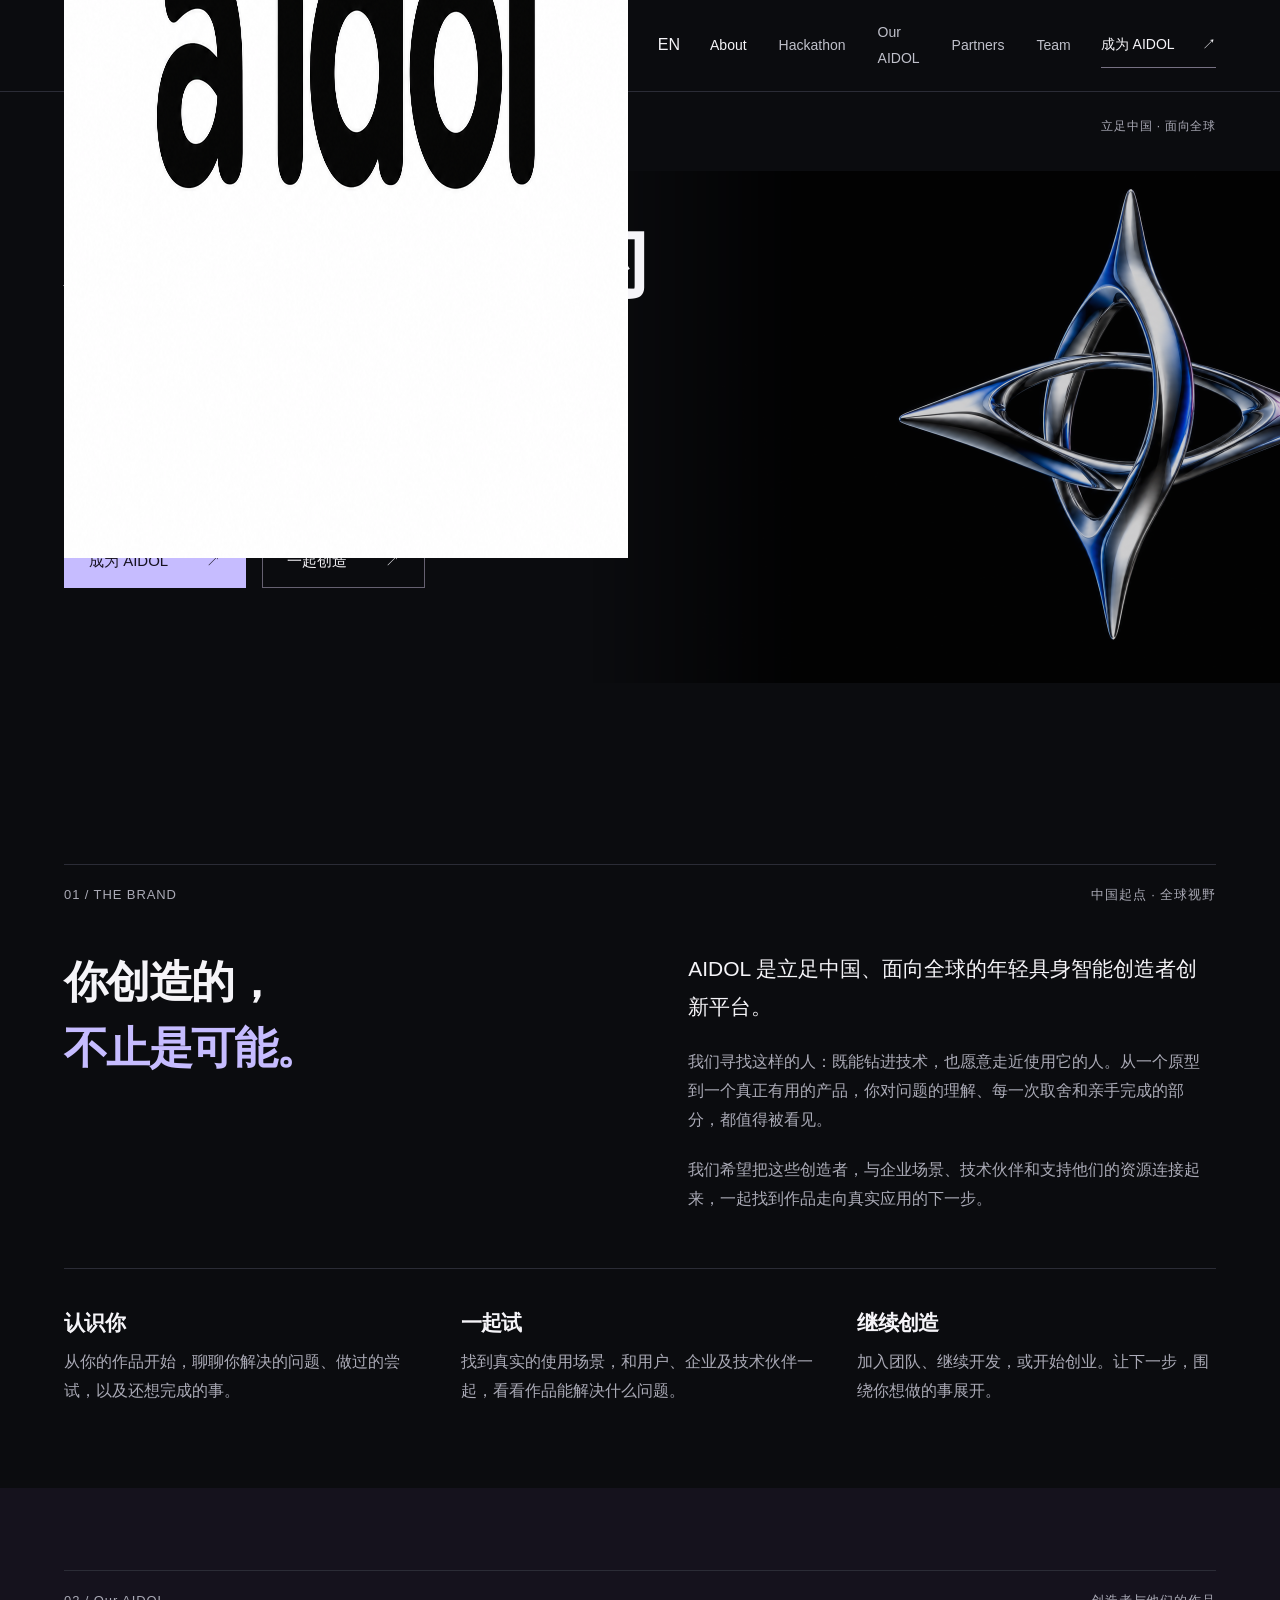
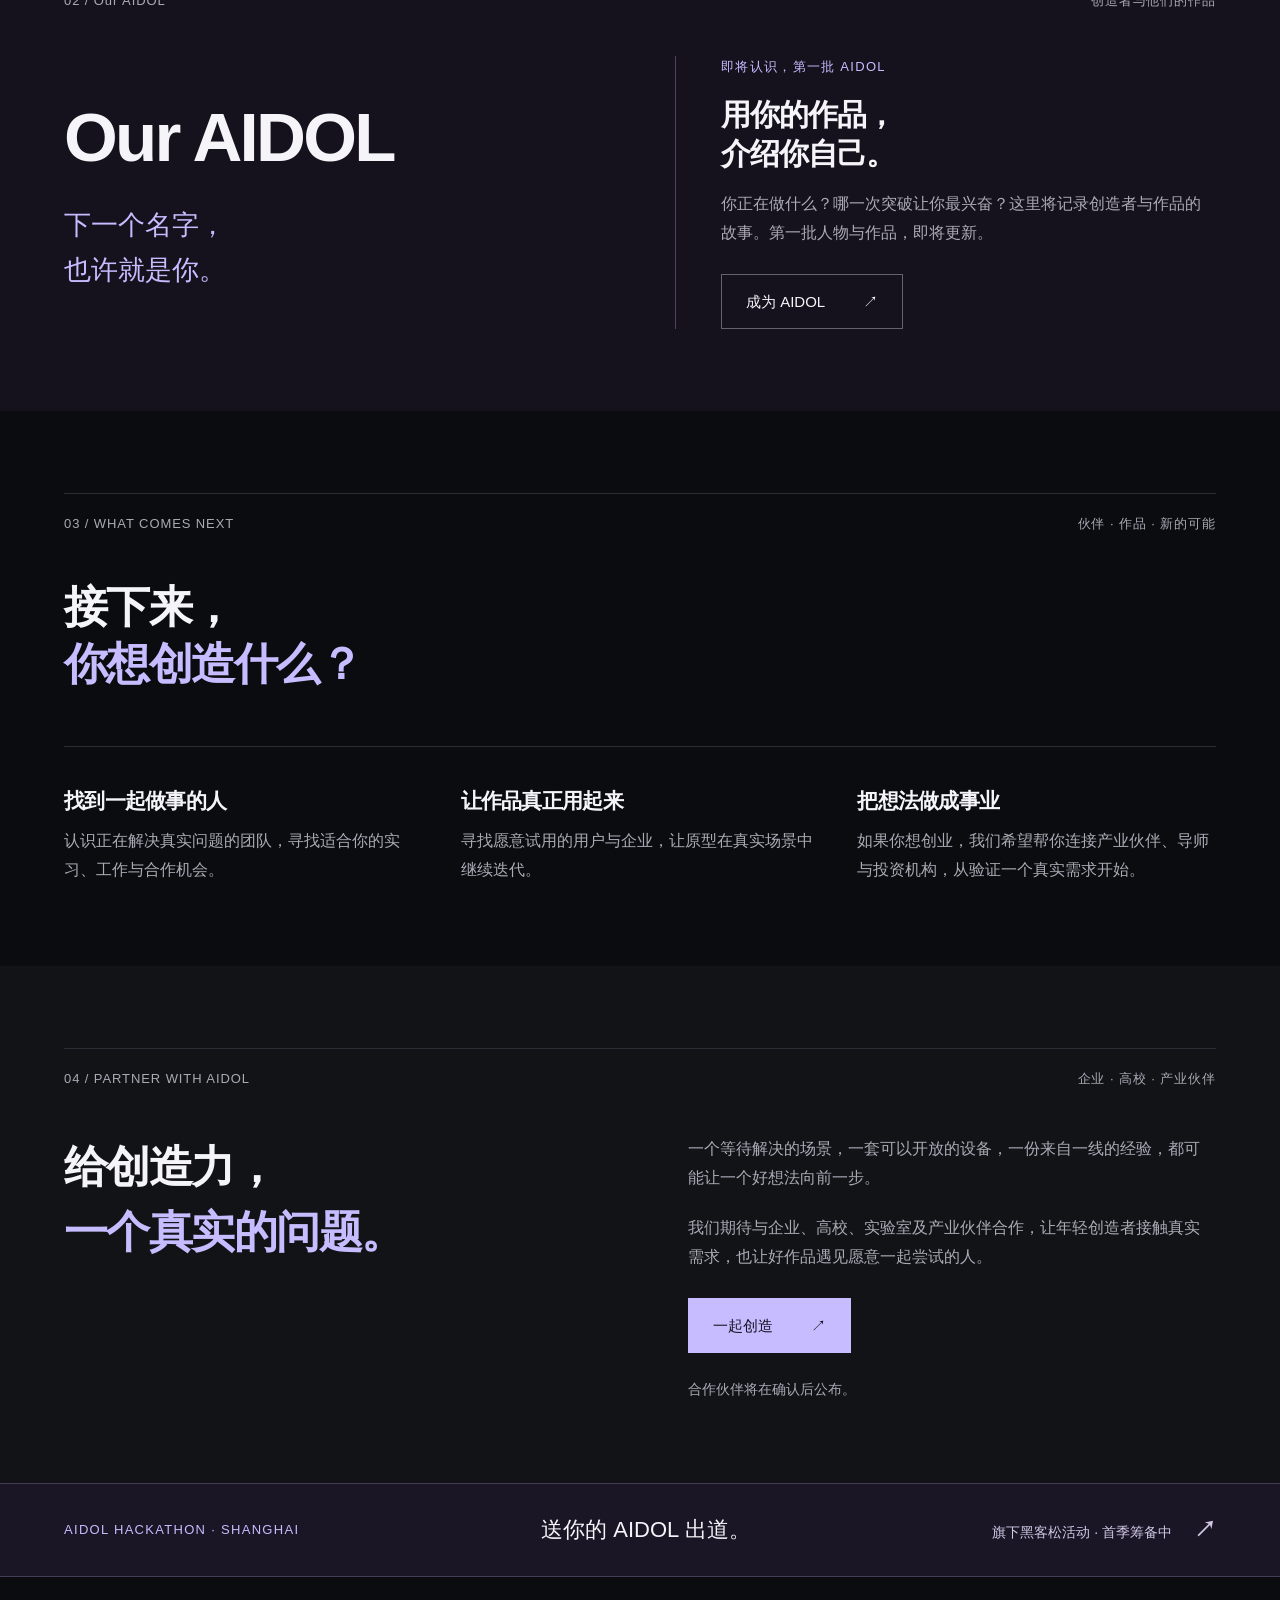
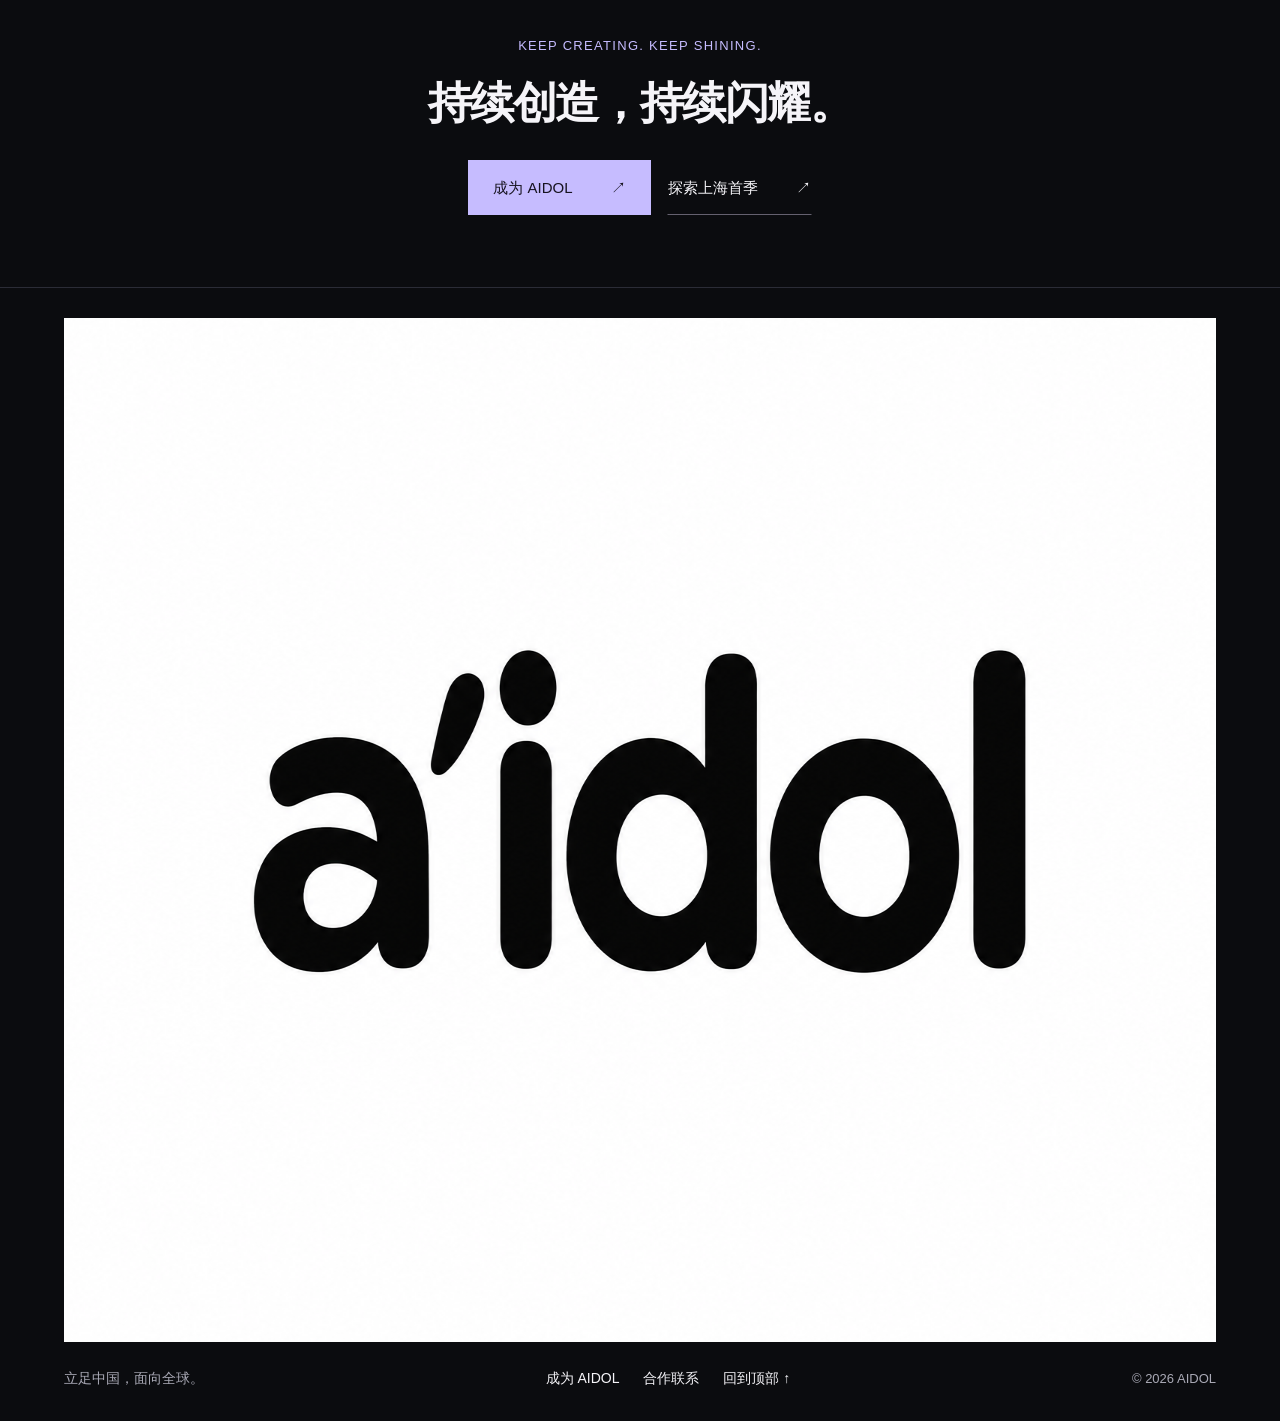
==== zh/index.html @ 6bf46397 "Add Chinese AIDOL website pages" ====
<!doctype html><html lang="zh-CN"><head><meta charset="utf-8"><meta name="viewport" content="width=device-width,initial-scale=1"><meta name="theme-color" content="#0b0c0f"><title>AIDOL — 发现具身智能的下一颗明星</title><meta name="description" content="立足中国、面向全球的年轻具身智能创造者创新平台。连接具身智能的天才，让好想法遇见真实世界。"><link rel="icon" href="data:image/svg+xml,%3Csvg xmlns='http://www.w3.org/2000/svg' viewBox='0 0 64 64'%3E%3Crect width='64' height='64' rx='12' fill='%23090a0c'/%3E%3Ctext x='12' y='47' font-size='45' font-family='Arial' fill='%23c2baff'%3EA%3C/text%3E%3C/svg%3E"><link rel="stylesheet" href="/style.css"><script defer src="/app.js"></script><link rel="alternate" hreflang="en" href="/index.html"><link rel="alternate" hreflang="zh-CN" href="/zh/index.html"></head><body id="top"><a class="skip" href="#main">跳至正文</a><header class="site-header"><a href="/zh/index.html" class="logo" aria-label="AIDOL 首页"><span class="brand-image"><img src="/assets/aidol-rounded-logo.png" width="1536" height="1024" alt="AIDOL"></span></a><a class="language-switch" href="/index.html" lang="en" hreflang="en" aria-label="Switch to English">EN</a><button class="menu-button" aria-controls="navigation" aria-expanded="false" aria-label="打开导航">菜单 <span aria-hidden="true">＋</span></button><nav id="navigation" aria-label="主导航"><a href="/zh/index.html#about" aria-current="page">About</a><a href="/zh/season-01.html">Hackathon</a><a href="/zh/index.html#idols">Our AIDOL</a><a href="/zh/partner.html">Partners</a><a href="/zh/team.html">Team</a></nav><a class="header-action" href="/zh/join.html">成为 AIDOL <span aria-hidden="true">↗</span></a></header><main id="main"><section class="hero wrap"><div class="hero-top"><span>YOUNG CREATORS. REAL-WORLD INTELLIGENCE.</span><span>立足中国 · 面向全球</span></div><div class="hero-art" aria-hidden="true"><img src="/assets/hero.png" width="1536" height="1024" alt="" fetchpriority="high"></div><div class="hero-copy"><h1>发现具身智能的<br><span>下一颗明星。</span></h1><p class="hero-position">连接具身智能的天才，让好想法遇见真实世界。</p><p class="hero-intro">让 AIDOL 持续创造，持续闪耀。</p><div class="actions"><a class="button primary" href="/zh/join.html">成为 AIDOL<span aria-hidden="true">↗</span></a><a class="button secondary" href="/zh/partner.html">一起创造<span aria-hidden="true">↗</span></a></div></div></section>
<section class="section wrap" id="about"><div class="section-label"><span>01 / THE BRAND</span><span>中国起点 · 全球视野</span></div><div class="editorial-grid"><div><h2>你创造的，<br><span class="accent">不止是可能。</span></h2></div><div class="prose"><p class="lead">AIDOL 是立足中国、面向全球的年轻具身智能创造者创新平台。</p><p>我们寻找这样的人：既能钻进技术，也愿意走近使用它的人。从一个原型到一个真正有用的产品，你对问题的理解、每一次取舍和亲手完成的部分，都值得被看见。</p><p>我们希望把这些创造者，与企业场景、技术伙伴和支持他们的资源连接起来，一起找到作品走向真实应用的下一步。</p></div></div><div class="brand-pillars"><article><h3>认识你</h3><p>从你的作品开始，聊聊你解决的问题、做过的尝试，以及还想完成的事。</p></article><article><h3>一起试</h3><p>找到真实的使用场景，和用户、企业及技术伙伴一起，看看作品能解决什么问题。</p></article><article><h3>继续创造</h3><p>加入团队、继续开发，或开始创业。让下一步，围绕你想做的事展开。</p></article></div></section>
<section class="section roster-section" id="idols"><div class="wrap"><div class="section-label"><span>02 / Our AIDOL</span><span>创造者与他们的作品</span></div><div class="roster-layout"><div><h2 class="display-en">Our AIDOL</h2><p class="roster-line">下一个名字，<br>也许就是你。</p></div><div class="roster-invitation"><p class="eyebrow">即将认识，第一批 AIDOL</p><h3>用你的作品，<br>介绍你自己。</h3><p>你正在做什么？哪一次突破让你最兴奋？这里将记录创造者与作品的故事。第一批人物与作品，即将更新。</p><a class="button secondary" href="/zh/join.html">成为 AIDOL<span aria-hidden="true">↗</span></a></div></div></div></section>
<section class="section wrap" id="community"><div class="section-label"><span>03 / WHAT COMES NEXT</span><span>伙伴 · 作品 · 新的可能</span></div><div class="section-heading"><h2>接下来，<br><span class="accent">你想创造什么？</span></h2></div><div class="brand-pillars"><article><h3>找到一起做事的人</h3><p>认识正在解决真实问题的团队，寻找适合你的实习、工作与合作机会。</p></article><article><h3>让作品真正用起来</h3><p>寻找愿意试用的用户与企业，让原型在真实场景中继续迭代。</p></article><article><h3>把想法做成事业</h3><p>如果你想创业，我们希望帮你连接产业伙伴、导师与投资机构，从验证一个真实需求开始。</p></article></div></section>
<section class="section partner-band" id="partners"><div class="wrap"><div class="section-label"><span>04 / PARTNER WITH AIDOL</span><span>企业 · 高校 · 产业伙伴</span></div><div class="editorial-grid"><div><h2>给创造力，<br><span class="accent">一个真实的问题。</span></h2></div><div class="prose"><p>一个等待解决的场景，一套可以开放的设备，一份来自一线的经验，都可能让一个好想法向前一步。</p><p>我们期待与企业、高校、实验室及产业伙伴合作，让年轻创造者接触真实需求，也让好作品遇见愿意一起尝试的人。</p><a class="button primary" href="/zh/partner.html">一起创造<span aria-hidden="true">↗</span></a><p class="fine-print">合作伙伴将在确认后公布。</p></div></div></div></section>
<a class="season-banner wrap" href="/zh/season-01.html"><span class="eyebrow">AIDOL HACKATHON · SHANGHAI</span><strong>送你的 AIDOL 出道。</strong><span>旗下黑客松活动 · 首季筹备中 <b aria-hidden="true">↗</b></span></a>

<section class="closing wrap"><p class="eyebrow">KEEP CREATING. KEEP SHINING.</p><h2>持续创造，持续闪耀。</h2><div class="actions"><a class="button primary" href="/zh/join.html">成为 AIDOL<span aria-hidden="true">↗</span></a><a class="button text-button" href="/zh/season-01.html">探索上海首季<span aria-hidden="true">↗</span></a></div></section></main><footer class="site-footer"><a href="/zh/index.html" class="footer-name"><span class="brand-image"><img src="/assets/aidol-rounded-logo.png" width="1536" height="1024" alt="AIDOL"></span></a><p>立足中国，面向全球。</p><div><a href="/zh/join.html">成为 AIDOL</a><a href="/zh/partner.html">合作联系</a><a href="#top">回到顶部 ↑</a></div><small>© 2026 AIDOL</small></footer></body></html>
---- style.css ----
@charset "UTF-8";
:root{color-scheme:dark;--bg:#0b0c0f;--surface:#121318;--fg:#f5f4f8;--muted:#aaaab6;--accent:#c6bcff;--line:#2b2c36;--page:1200px;--gutter:clamp(24px,5vw,72px)}
*{box-sizing:border-box}html{scroll-behavior:smooth;scroll-padding-top:96px}body{margin:0;background:var(--bg);color:var(--fg);font-family:Arial,"PingFang SC","Microsoft YaHei",sans-serif;-webkit-font-smoothing:antialiased;font-size:16px;line-height:1.8}h1,h2,h3,p,figure{margin:0}h1,h2,h3{line-height:1.3;font-weight:600;letter-spacing:-.035em}h1{font-size:clamp(42px,5.7vw,76px)}h2{font-size:clamp(30px,3.4vw,44px)}h3{font-size:23px}p{color:var(--muted)}a{color:inherit;text-decoration:none}button,input,select,textarea{font:inherit}button,a,input,textarea,select,summary{-webkit-tap-highlight-color:transparent}a,button{touch-action:manipulation}img{display:block;max-width:100%}button{cursor:pointer}button:disabled{cursor:wait;opacity:.65}[hidden]{display:none!important}a:focus-visible,button:focus-visible,input:focus-visible,select:focus-visible,textarea:focus-visible,summary:focus-visible{outline:2px solid var(--accent);outline-offset:5px}::selection{background:var(--accent);color:#15111f}.wrap{max-width:calc(var(--page) + 2*var(--gutter));padding-left:var(--gutter);padding-right:var(--gutter);margin:0 auto}.section{padding-top:82px;padding-bottom:82px}.section-label{display:flex;justify-content:space-between;gap:20px;border-top:1px solid var(--line);padding-top:18px;margin-bottom:44px;font-size:13px;letter-spacing:.07em;color:var(--muted)}.eyebrow{font-size:13px;letter-spacing:.1em;line-height:1.7;color:var(--accent)}.accent{color:var(--accent)}.lead{font-size:21px;line-height:1.8;color:var(--fg)}.fine-print{font-size:14px;line-height:1.75;color:var(--muted)}.body-copy{font-size:17px;line-height:1.9}.prose p+p{margin-top:22px}.skip{position:fixed;top:-100px;left:20px;z-index:100;background:var(--fg);color:var(--bg);padding:12px 18px}.skip:focus{top:10px}.site-header{height:92px;display:flex;align-items:center;justify-content:space-between;gap:30px;padding:0 var(--gutter);border-bottom:1px solid var(--line);max-width:1600px;margin:auto;position:relative;z-index:20;background:var(--bg)}.wordmark-frame{display:block;position:relative;overflow:hidden;aspect-ratio:2.47;width:108px;mix-blend-mode:screen}.wordmark-frame img{position:absolute;width:179%;height:auto;max-width:none;left:-23%;top:-36%}.site-header nav{display:flex;align-items:center;gap:32px;font-size:14px}.site-header nav a{padding:10px 0;color:#bfc0ca}.site-header nav a:hover,.site-header nav a[aria-current]{color:var(--fg)}.header-action{font-size:14px;border-bottom:1px solid #777183;padding:9px 0;white-space:nowrap}.header-action span{margin-left:24px}.menu-button{display:none}.button{display:inline-flex;align-items:center;justify-content:space-between;gap:38px;min-height:54px;padding:13px 24px;font-size:15px;font-weight:500;border:1px solid transparent;transition:background .18s,color .18s}.button.primary{background:var(--accent);color:#171320}.button.primary:hover{background:#e1d9ff}.button.secondary{border-color:#666171;background:transparent;color:var(--fg)}.button.secondary:hover{background:#272230}.button.text-button{padding-left:0;padding-right:0;border-bottom-color:#65616f}.actions{display:flex;flex-wrap:wrap;gap:16px;align-items:center}.back-link{display:inline-block;font-size:14px;color:var(--muted);padding:12px 0;margin-bottom:32px}.back-link:hover{color:var(--fg)}
.hero{position:relative;isolation:isolate;overflow:hidden;min-height:690px;padding-top:24px;padding-bottom:68px}.hero-top{display:flex;justify-content:space-between;gap:20px;font-size:12px;letter-spacing:.065em;color:var(--muted)}.hero-copy{position:relative;max-width:760px;margin-top:72px}.hero h1{font-size:clamp(56px,6.7vw,92px);line-height:1.13;margin:22px 0 25px;font-weight:600}.hero h1 span{color:var(--accent)}.hero-position{font-size:20px;line-height:1.8;color:var(--fg);max-width:600px}.hero-intro{margin-top:6px;font-size:17px}.hero .actions{margin-top:32px}.hero .fine-print{margin-top:17px;font-size:13px}.hero-art{position:absolute;z-index:-1;right:-80px;top:60px;width:60%;height:550px;opacity:.8;mask-image:linear-gradient(to right,transparent,#000 26%);-webkit-mask-image:linear-gradient(to right,transparent,#000 26%)}.hero-art img{width:100%;height:100%;object-fit:contain;mix-blend-mode:screen}.season-banner{display:flex;align-items:center;justify-content:space-between;gap:25px;padding-top:26px;padding-bottom:26px;background:#1a1626;border-top:1px solid #443c56;border-bottom:1px solid #443c56}.season-banner strong{font-size:22px;font-weight:500}.season-banner>span:last-child{font-size:14px;color:#d0c8e5}.season-banner b{font-size:22px;margin-left:18px}.season-banner:hover{background:#221c31}.editorial-grid{display:grid;grid-template-columns:1.05fr 1fr;gap:70px}.editorial-grid h2{line-height:1.5}.prose{max-width:570px}.brand-pillars{display:grid;grid-template-columns:repeat(3,1fr);gap:38px;margin-top:54px;padding-top:30px;border-top:1px solid var(--line)}.brand-pillars article>span{color:var(--accent);font-size:14px}.brand-pillars h3{font-size:21px;margin:10px 0 12px}.brand-footnote{margin-top:36px;font-size:14px}.roster-section{background:#15121d}.roster-layout{display:grid;grid-template-columns:1fr 1fr;gap:70px;align-items:center}.display-en{font-size:clamp(40px,5.4vw,72px);letter-spacing:-.04em}.roster-line{font-size:27px;color:var(--accent);line-height:1.65;margin-top:20px}.roster-invitation{padding-left:45px;border-left:1px solid #4c435e}.roster-invitation h3{font-size:30px;margin:17px 0}.roster-invitation .button{margin-top:26px}.section-heading{display:flex;justify-content:space-between;align-items:end;gap:45px;margin-bottom:35px}.section-heading>p{max-width:450px;font-size:16px}.community-grid{display:grid;grid-template-columns:1fr 1fr;gap:50px;border-top:1px solid var(--line);padding-top:30px}.community-grid h3{margin-bottom:14px}.community-grid+.fine-print{margin-top:30px}.partner-band{background:#121317}.partner-band .button{margin-top:26px}.partner-band .fine-print{margin-top:24px}.team-layout{display:grid;grid-template-columns:1fr 1fr;gap:70px;align-items:center}.team-layout>div>p{max-width:380px;margin-top:22px}.team-portraits{display:grid;grid-template-columns:1fr 1fr;gap:24px}.team-portraits img{width:100%;height:auto;aspect-ratio:4/5;object-fit:cover;object-position:top;background:#fff}.team-portraits figcaption{font-size:14px;padding-top:12px;color:var(--muted)}.closing{padding-top:58px;padding-bottom:72px;text-align:center}.closing h2{margin:18px 0 28px}.closing .actions{justify-content:center}.closing>.fine-print{margin-top:20px}.site-footer{max-width:1600px;padding:30px var(--gutter);margin:auto;border-top:1px solid var(--line);display:flex;align-items:center;justify-content:space-between;gap:24px;flex-wrap:wrap;font-size:14px}.footer-name{font-size:25px;font-weight:700;letter-spacing:-1px}.site-footer div{display:flex;gap:24px}.site-footer small{font-size:13px;color:var(--muted)}
.season-hero{padding-top:26px;padding-bottom:40px}.season-hero-grid{display:grid;grid-template-columns:1.3fr .7fr;gap:80px;align-items:center}.status{display:inline-block;padding:4px 11px;border:1px solid #625770;color:#d9d0ef;font-size:13px;margin:18px 0}.season-hero h1{margin:5px 0 22px}.season-hero h1 span{color:var(--accent)}.season-hero .body-copy{margin-top:17px;max-width:610px}.season-hero .actions{margin-top:30px}.season-hero .fine-print{margin-top:16px}.season-poster{max-width:345px;justify-self:end;transform:rotate(2deg)}.season-poster img{width:100%;height:auto}.season-poster figcaption{font-size:12px;margin-top:12px;color:var(--muted);line-height:1.6}.season-facts{display:grid;grid-template-columns:repeat(4,1fr);gap:20px;margin-top:55px;border-top:1px solid var(--line);border-bottom:1px solid var(--line);padding:23px 0}.season-facts span{display:block;font-size:13px;color:var(--muted);margin-bottom:4px}.season-facts strong{font-size:17px;font-weight:500}.rule-grid{display:grid;grid-template-columns:repeat(3,1fr);gap:40px;padding-top:22px}.rule-grid h3{font-size:22px;margin-bottom:16px}.journey-section{background:#14111c}.journey-list{margin:0;padding:0;list-style:none}.journey-list li{display:grid;grid-template-columns:55px minmax(190px,.9fr) 1.5fr;gap:32px;border-top:1px solid #3b3447;padding:32px 0;align-items:start}.journey-list li:last-child{border-bottom:1px solid #3b3447}.journey-number{color:var(--accent);font-size:28px;line-height:1.4;letter-spacing:-1px}.journey-list h3{font-size:25px}.journey-list .step-line{margin-top:9px;font-size:15px;color:#c2b8d8}.journey-list li>p{font-size:16px;max-width:600px}.voting-rules article{padding:0 0 22px;margin-bottom:22px;border-bottom:1px solid var(--line)}.voting-rules article:last-child{margin:0}.voting-rules article>span{font-size:18px;color:var(--fg);display:block;margin-bottom:9px}.editorial-grid>.body-copy,.editorial-grid>div>.body-copy{margin-top:24px}.notice{display:flex;gap:30px;margin-top:32px;padding:22px 26px;background:#191523;border-left:2px solid var(--accent)}.notice strong{white-space:nowrap;color:var(--accent);font-weight:500}.notice p{font-size:15px}.season-info-section{background:#14151a}.info-grid{display:grid;grid-template-columns:1fr 1.15fr;gap:70px}.info-grid h2{margin:20px 0}.info-grid .button{margin-top:28px}.info-list{margin:0}.info-list>div{padding:19px 0;border-bottom:1px solid var(--line);display:grid;grid-template-columns:1fr 1.2fr;gap:24px}.info-list>div:first-child{border-top:1px solid var(--line)}.info-list dt{color:var(--muted);font-size:14px}.info-list dd{margin:0;font-size:15px}
.form-page{padding-top:22px;padding-bottom:90px}.form-layout{display:grid;grid-template-columns:.85fr 1.3fr;gap:70px;align-items:start}.form-intro{position:sticky;top:35px}.form-intro h1{font-size:clamp(36px,4vw,52px);margin:21px 0}.form-intro>.lead{font-size:21px;margin-bottom:14px}.form-intro>p{max-width:380px}.form-context{border-top:1px solid var(--line);padding-top:25px;margin:30px 0}.form-context>span{font-size:13px;color:var(--accent);letter-spacing:.06em}.form-context p{margin-top:12px}.form-surface{background:#14151b;padding:34px;border:1px solid var(--line)}.form-heading{margin-bottom:32px}.form-heading h2{font-size:28px}.form-heading p{margin-top:8px;font-size:15px}.form-grid{display:grid;grid-template-columns:1fr 1fr;gap:23px 20px}.field.full-width{grid-column:1/-1}.field label{display:block;font-size:15px;margin-bottom:9px;color:var(--fg)}.required-mark{color:var(--accent)}.optional{font-size:12px;color:var(--muted);margin-left:5px}.field input,.field select,.field textarea{width:100%;min-width:0;min-height:48px;padding:11px 12px;border:1px solid #53535f;background:#0e0f13;color:var(--fg);border-radius:0;font-size:16px;line-height:1.5}.field input::placeholder,.field textarea::placeholder{color:#92929f}.field textarea{resize:vertical;min-height:115px}.consent{display:flex;align-items:start;gap:11px;margin-top:28px;font-size:14px;line-height:1.8}.consent input{flex-shrink:0;width:18px;height:18px;margin:4px 0 0;accent-color:var(--accent)}.form-privacy{font-size:13px;margin:10px 0 0 29px}.form-actions{display:flex;align-items:center;flex-wrap:wrap;gap:18px;margin-top:28px}.form-actions p{font-size:13px}.form-feedback{font-size:15px;margin-top:20px;color:#f4b2c4}.honeypot{position:absolute;left:-9999px;width:1px;height:1px;overflow:hidden}.success-panel h2{margin:20px 0;font-size:30px}.success-panel p{margin-bottom:16px}.success-panel .button{margin-top:20px}.submission-reference{font-size:14px;color:var(--accent)}
.admin-page{max-width:1300px;margin:auto;padding:45px 30px}.admin-page h1{font-size:36px}.admin-page .field{max-width:400px;margin:25px 0}.admin-toolbar{display:flex;align-items:center;justify-content:space-between;gap:25px;flex-wrap:wrap;margin:30px 0}.admin-toolbar select{background:#171820;color:var(--fg);padding:10px;border:1px solid #555}.admin-record{border:1px solid var(--line);padding:24px;margin:20px 0;background:var(--surface)}.admin-record header{display:flex;justify-content:space-between;gap:20px;flex-wrap:wrap}.admin-record h3{font-size:22px}.admin-record dl{display:grid;grid-template-columns:160px 1fr;gap:8px 20px;font-size:15px}.admin-record dt{color:var(--muted)}.admin-record dd{margin:0;white-space:pre-wrap;overflow-wrap:anywhere}.admin-record .admin-update{display:flex;align-items:start;gap:16px;flex-wrap:wrap}.admin-update textarea{flex:1;min-width:240px;background:#0e0f13;color:var(--fg);border:1px solid #555;padding:12px}.admin-update select{padding:10px}.admin-status{font-size:14px;color:var(--accent)}
@media(min-width:1600px){.hero-art{right:-10px;width:55%}}
@media(max-width:1000px){.editorial-grid,.team-layout,.roster-layout,.info-grid{gap:40px}.season-hero-grid{gap:40px;grid-template-columns:1.2fr .8fr}.form-layout{gap:32px;grid-template-columns:.7fr 1.3fr}.hero-art{right:-140px;width:75%;opacity:.55}.hero-copy{max-width:720px}.season-banner{flex-wrap:wrap}.season-banner>span:last-child{margin-left:auto}.form-surface{padding:26px}}
@media(max-width:760px){html{scroll-padding-top:30px}.site-header{height:76px;gap:20px}.wordmark-frame{width:90px}.header-action{display:none}.menu-button{display:flex;gap:20px;align-items:center;border:0;background:none;color:var(--fg);padding:10px 0;font-size:15px}.site-header nav{display:none;position:absolute;top:75px;left:0;right:0;padding:22px var(--gutter);background:#14151b;border-bottom:1px solid #444;flex-direction:column;align-items:stretch;gap:10px}.site-header nav.open{display:flex}.site-header nav a{min-height:44px}.hero{min-height:670px;padding-top:22px;padding-bottom:45px}.hero-top{font-size:11px;align-items:start}.hero-top>span:first-child{max-width:170px}.hero-top>span:last-child{white-space:nowrap}.hero-copy{margin-top:62px}.hero h1{font-size:clamp(44px,10.5vw,68px);letter-spacing:-.045em}.hero-position{font-size:18px;max-width:340px}.hero-intro{font-size:16px}.hero-art{right:-115px;top:195px;width:110%;height:460px;opacity:.26}.hero-copy>.eyebrow{font-size:12px}.hero .fine-print{max-width:310px}.actions{gap:12px}.button{padding:12px 19px;font-size:14px;gap:24px;min-height:50px}.season-banner{display:flex;flex-direction:column;align-items:start;gap:12px;padding-top:25px;padding-bottom:25px}.season-banner>span:last-child{margin-left:0}.season-banner strong{font-size:22px}.section{padding-top:54px;padding-bottom:54px}.section-label{margin-bottom:30px;font-size:12px;align-items:start;gap:16px}.section-label>span:last-child{text-align:right;max-width:45%}.editorial-grid,.roster-layout,.team-layout,.info-grid,.form-layout{grid-template-columns:1fr;gap:28px}.editorial-grid h2{line-height:1.4}.prose .lead{font-size:20px}.brand-pillars,.rule-grid{grid-template-columns:1fr;gap:26px;margin-top:32px;padding-top:26px}.brand-pillars article,.rule-grid article{max-width:600px}.brand-pillars h3{font-size:21px}.roster-line{font-size:23px}.roster-invitation{padding:25px 0 0;border-left:0;border-top:1px solid #4c435e}.roster-invitation h3{font-size:28px}.section-heading{flex-direction:column;align-items:start;gap:22px;margin-bottom:28px}.community-grid{grid-template-columns:1fr;gap:27px;padding-top:25px}.community-grid h3{font-size:22px}.team-portraits{gap:16px;max-width:480px}.team-layout>div>p{margin-top:15px}.closing{padding-top:42px;padding-bottom:52px}.closing h2{font-size:30px}.site-footer{gap:18px;padding-top:24px;padding-bottom:24px}.site-footer div{width:100%;gap:23px;flex-wrap:wrap}.site-footer>p{font-size:13px}.site-footer small{font-size:12px}.season-hero{padding-top:15px}.season-hero-grid{grid-template-columns:1fr;gap:34px}.season-hero h1{font-size:clamp(42px,10vw,64px)}.season-poster{max-width:260px;justify-self:center;transform:rotate(1deg)}.season-poster figcaption{font-size:12px}.season-facts{grid-template-columns:1fr 1fr;margin-top:35px;gap:22px 18px}.season-facts strong{font-size:16px}.rule-grid{margin-top:0;padding-top:6px}.journey-list li{grid-template-columns:38px 1fr;gap:10px 15px;padding:26px 0}.journey-list li>p{grid-column:2}.journey-list h3{font-size:24px}.journey-number{font-size:25px}.journey-list .step-line{margin-top:6px}.notice{flex-direction:column;gap:7px;padding:20px}.info-list>div{grid-template-columns:1fr;gap:5px}.form-intro{position:static}.form-intro h1{font-size:38px}.form-context{margin:22px 0;padding-top:18px}.form-intro>.fine-print{font-size:14px}.form-surface{padding:24px 20px}.form-grid{grid-template-columns:1fr}.form-page{padding-bottom:55px}.form-heading h2{font-size:26px}.form-actions .button{width:100%}.admin-record dl{grid-template-columns:1fr;gap:4px}.admin-record dd{margin-bottom:12px}.admin-page{padding:28px 20px}.admin-update textarea{min-width:100%}}
@media(prefers-reduced-motion:reduce){html{scroll-behavior:auto}*,*::before,*::after{transition:none!important;animation:none!important}}
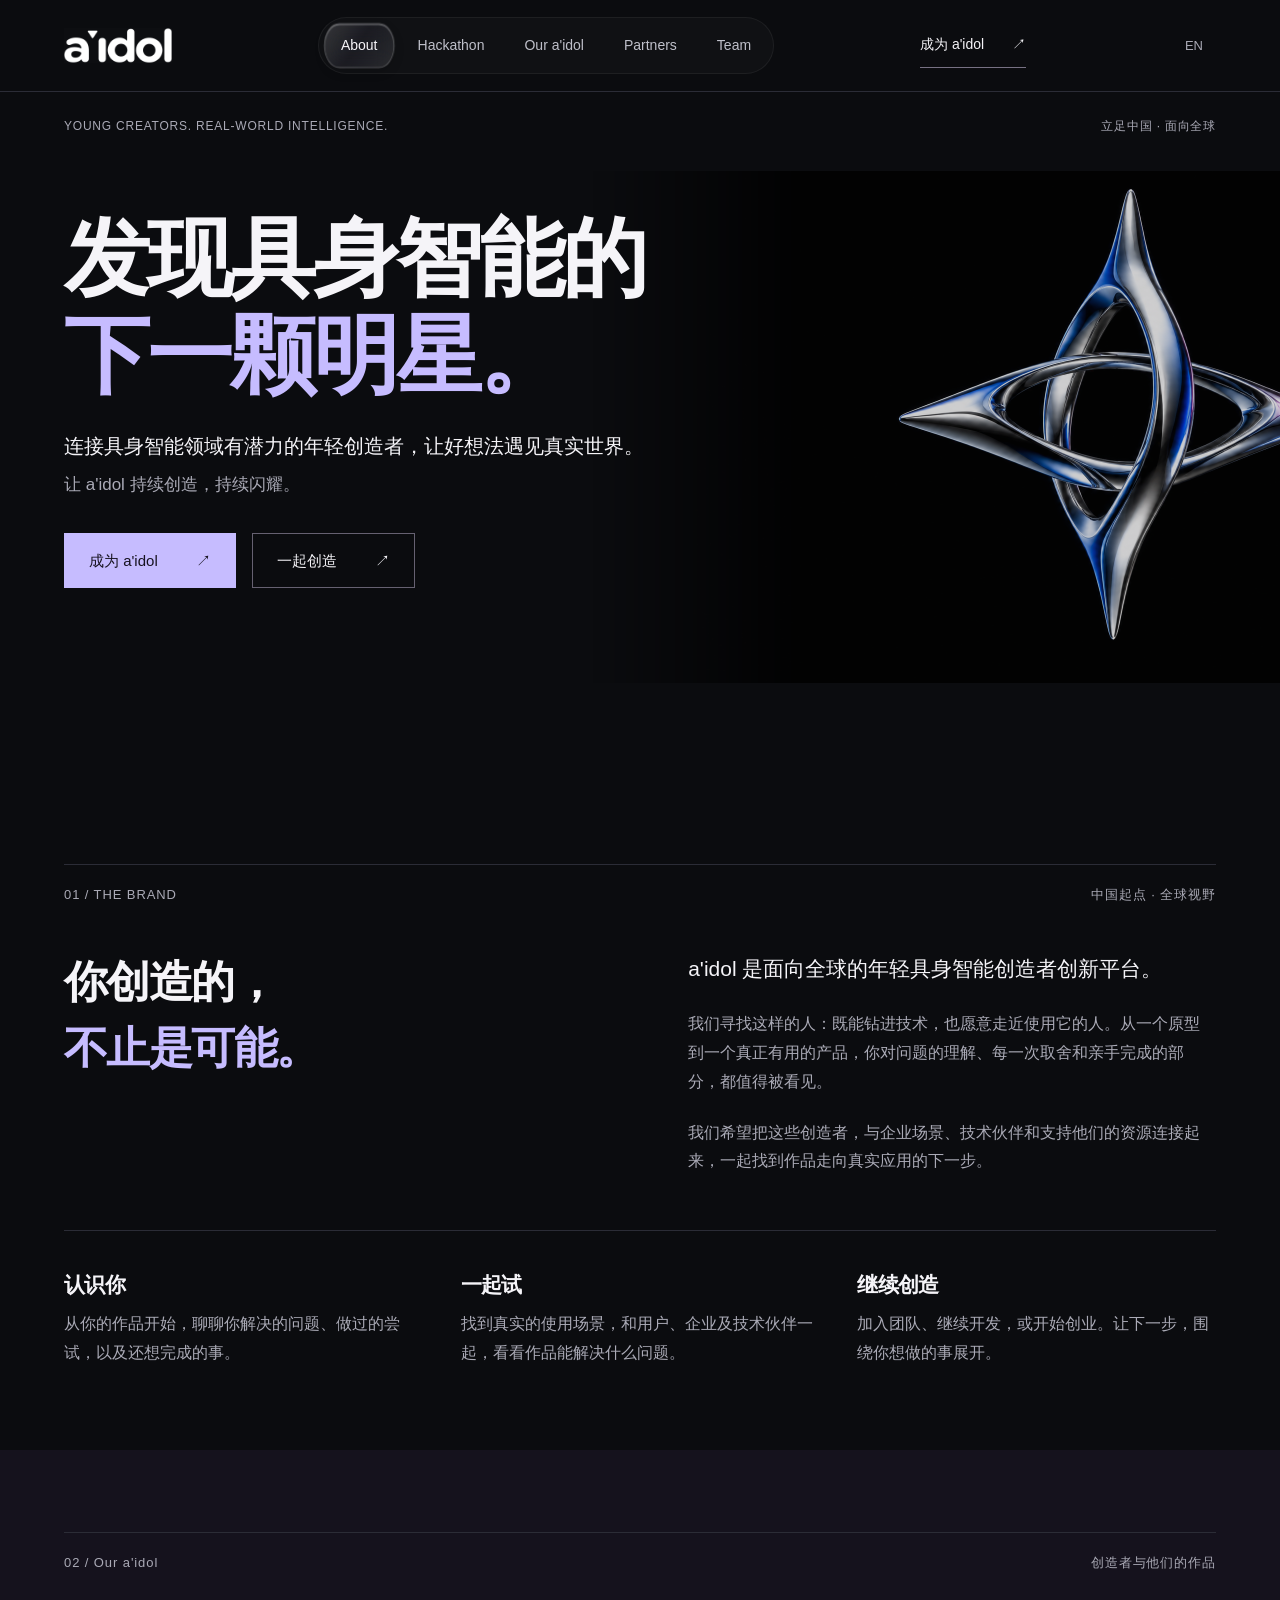
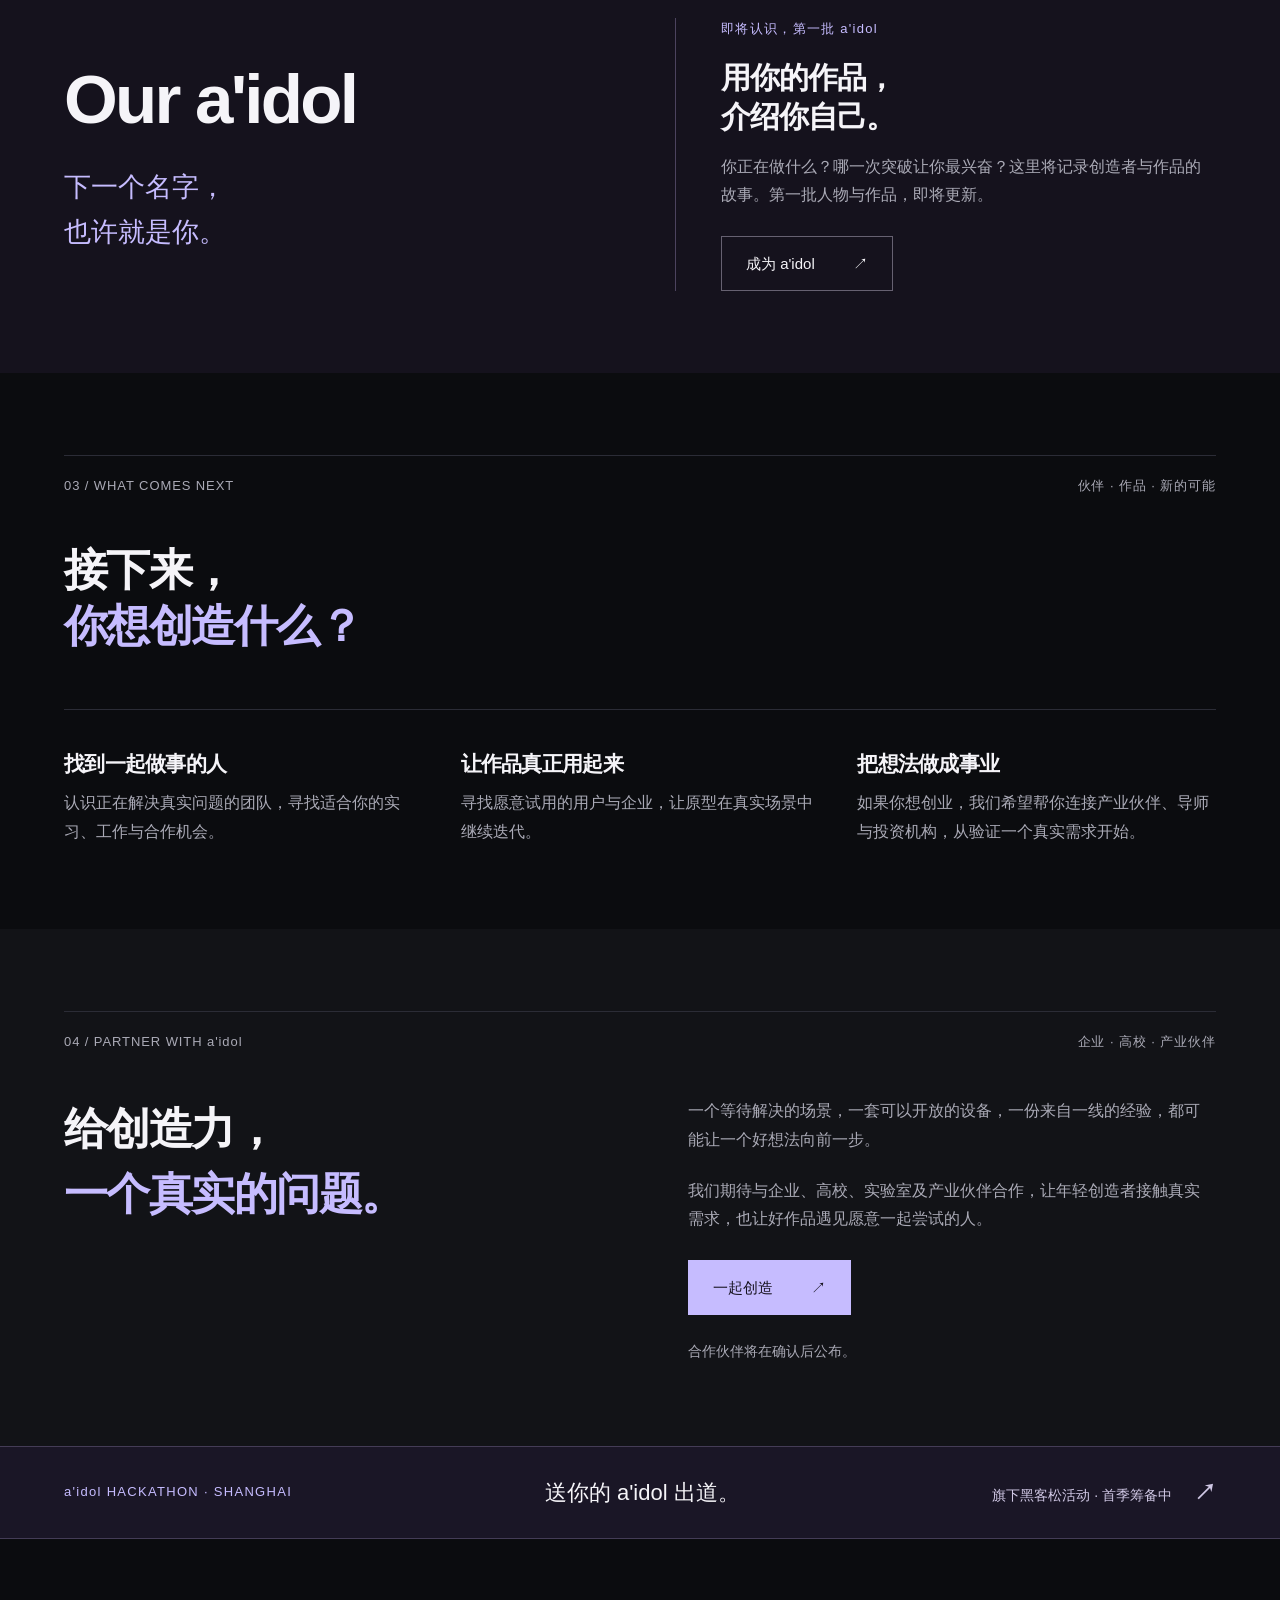
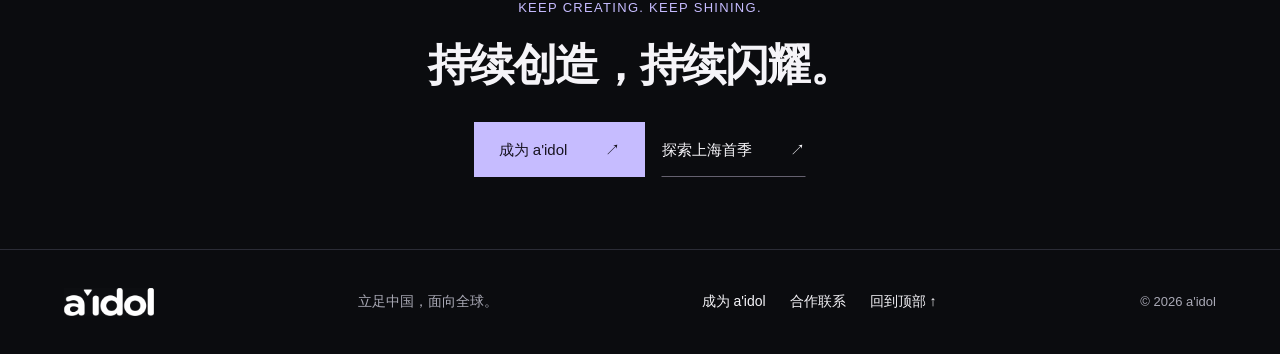
==== commit ab59e53f: "Refresh latest Chinese AIDOL pages" ====
--- a/zh/index.html
+++ b/zh/index.html
@@ -1,8 +1,8 @@
-<!doctype html><html lang="zh-CN"><head><meta charset="utf-8"><meta name="viewport" content="width=device-width,initial-scale=1"><meta name="theme-color" content="#0b0c0f"><title>AIDOL — 发现具身智能的下一颗明星</title><meta name="description" content="立足中国、面向全球的年轻具身智能创造者创新平台。连接具身智能的天才，让好想法遇见真实世界。"><link rel="icon" href="data:image/svg+xml,%3Csvg xmlns='http://www.w3.org/2000/svg' viewBox='0 0 64 64'%3E%3Crect width='64' height='64' rx='12' fill='%23090a0c'/%3E%3Ctext x='12' y='47' font-size='45' font-family='Arial' fill='%23c2baff'%3EA%3C/text%3E%3C/svg%3E"><link rel="stylesheet" href="/style.css"><script defer src="/app.js"></script><link rel="alternate" hreflang="en" href="/index.html"><link rel="alternate" hreflang="zh-CN" href="/zh/index.html"></head><body id="top"><a class="skip" href="#main">跳至正文</a><header class="site-header"><a href="/zh/index.html" class="logo" aria-label="AIDOL 首页"><span class="brand-image"><img src="/assets/aidol-rounded-logo.png" width="1536" height="1024" alt="AIDOL"></span></a><a class="language-switch" href="/index.html" lang="en" hreflang="en" aria-label="Switch to English">EN</a><button class="menu-button" aria-controls="navigation" aria-expanded="false" aria-label="打开导航">菜单 <span aria-hidden="true">＋</span></button><nav id="navigation" aria-label="主导航"><a href="/zh/index.html#about" aria-current="page">About</a><a href="/zh/season-01.html">Hackathon</a><a href="/zh/index.html#idols">Our AIDOL</a><a href="/zh/partner.html">Partners</a><a href="/zh/team.html">Team</a></nav><a class="header-action" href="/zh/join.html">成为 AIDOL <span aria-hidden="true">↗</span></a></header><main id="main"><section class="hero wrap"><div class="hero-top"><span>YOUNG CREATORS. REAL-WORLD INTELLIGENCE.</span><span>立足中国 · 面向全球</span></div><div class="hero-art" aria-hidden="true"><img src="/assets/hero.png" width="1536" height="1024" alt="" fetchpriority="high"></div><div class="hero-copy"><h1>发现具身智能的<br><span>下一颗明星。</span></h1><p class="hero-position">连接具身智能的天才，让好想法遇见真实世界。</p><p class="hero-intro">让 AIDOL 持续创造，持续闪耀。</p><div class="actions"><a class="button primary" href="/zh/join.html">成为 AIDOL<span aria-hidden="true">↗</span></a><a class="button secondary" href="/zh/partner.html">一起创造<span aria-hidden="true">↗</span></a></div></div></section>
-<section class="section wrap" id="about"><div class="section-label"><span>01 / THE BRAND</span><span>中国起点 · 全球视野</span></div><div class="editorial-grid"><div><h2>你创造的，<br><span class="accent">不止是可能。</span></h2></div><div class="prose"><p class="lead">AIDOL 是立足中国、面向全球的年轻具身智能创造者创新平台。</p><p>我们寻找这样的人：既能钻进技术，也愿意走近使用它的人。从一个原型到一个真正有用的产品，你对问题的理解、每一次取舍和亲手完成的部分，都值得被看见。</p><p>我们希望把这些创造者，与企业场景、技术伙伴和支持他们的资源连接起来，一起找到作品走向真实应用的下一步。</p></div></div><div class="brand-pillars"><article><h3>认识你</h3><p>从你的作品开始，聊聊你解决的问题、做过的尝试，以及还想完成的事。</p></article><article><h3>一起试</h3><p>找到真实的使用场景，和用户、企业及技术伙伴一起，看看作品能解决什么问题。</p></article><article><h3>继续创造</h3><p>加入团队、继续开发，或开始创业。让下一步，围绕你想做的事展开。</p></article></div></section>
-<section class="section roster-section" id="idols"><div class="wrap"><div class="section-label"><span>02 / Our AIDOL</span><span>创造者与他们的作品</span></div><div class="roster-layout"><div><h2 class="display-en">Our AIDOL</h2><p class="roster-line">下一个名字，<br>也许就是你。</p></div><div class="roster-invitation"><p class="eyebrow">即将认识，第一批 AIDOL</p><h3>用你的作品，<br>介绍你自己。</h3><p>你正在做什么？哪一次突破让你最兴奋？这里将记录创造者与作品的故事。第一批人物与作品，即将更新。</p><a class="button secondary" href="/zh/join.html">成为 AIDOL<span aria-hidden="true">↗</span></a></div></div></div></section>
+<!doctype html><html lang="zh-CN"><head><meta charset="utf-8"><meta name="viewport" content="width=device-width,initial-scale=1"><meta name="theme-color" content="#0b0c0f"><title>a'idol — 发现具身智能的下一颗明星</title><meta name="description" content="面向全球的年轻具身智能创造者创新平台。连接具身智能领域有潜力的年轻创造者，让好想法遇见真实世界。"><link rel="icon" href="data:image/svg+xml,%3Csvg xmlns='http://www.w3.org/2000/svg' viewBox='0 0 64 64'%3E%3Crect width='64' height='64' rx='12' fill='%23090a0c'/%3E%3Ctext x='12' y='47' font-size='45' font-family='Arial' fill='%23c2baff'%3EA%3C/text%3E%3C/svg%3E"><link rel="stylesheet" href="/style.css"><script defer src="/app.js"></script><link rel="alternate" hreflang="en" href="/index.html"><link rel="alternate" hreflang="zh-CN" href="/zh/index.html"></head><body id="top"><a class="skip" href="#main">跳至正文</a><header class="site-header"><a href="/zh/index.html" class="logo" aria-label="a'idol 首页"><span class="brand-image"><img src="/assets/aidol-rounded-logo.png" width="1536" height="1024" alt="a'idol"></span></a><a class="language-switch" href="/index.html" lang="en" hreflang="en" aria-label="Switch to English">EN</a><button class="menu-button" aria-controls="navigation" aria-expanded="false" aria-label="打开导航">菜单 <span aria-hidden="true">＋</span></button><nav id="navigation" aria-label="主导航"><a href="/zh/index.html#about" aria-current="page">About</a><a href="/zh/season-01.html">Hackathon</a><a href="/zh/index.html#idols">Our a'idol</a><a href="/zh/partner.html">Partners</a><a href="/zh/team.html">Team</a></nav><a class="header-action" href="/zh/join.html">成为 a'idol <span aria-hidden="true">↗</span></a></header><main id="main"><section class="hero wrap"><div class="hero-top"><span>YOUNG CREATORS. REAL-WORLD INTELLIGENCE.</span><span>立足中国 · 面向全球</span></div><div class="hero-art" aria-hidden="true"><img src="/assets/hero.png" width="1536" height="1024" alt="" fetchpriority="high"></div><div class="hero-copy"><h1>发现具身智能的<br><span>下一颗明星。</span></h1><p class="hero-position">连接具身智能领域有潜力的年轻创造者，让好想法遇见真实世界。</p><p class="hero-intro">让 a'idol 持续创造，持续闪耀。</p><div class="actions"><a class="button primary" href="/zh/join.html">成为 a'idol<span aria-hidden="true">↗</span></a><a class="button secondary" href="/zh/partner.html">一起创造<span aria-hidden="true">↗</span></a></div></div></section>
+<section class="section wrap" id="about"><div class="section-label"><span>01 / THE BRAND</span><span>中国起点 · 全球视野</span></div><div class="editorial-grid"><div><h2>你创造的，<br><span class="accent">不止是可能。</span></h2></div><div class="prose"><p class="lead">a'idol 是面向全球的年轻具身智能创造者创新平台。</p><p>我们寻找这样的人：既能钻进技术，也愿意走近使用它的人。从一个原型到一个真正有用的产品，你对问题的理解、每一次取舍和亲手完成的部分，都值得被看见。</p><p>我们希望把这些创造者，与企业场景、技术伙伴和支持他们的资源连接起来，一起找到作品走向真实应用的下一步。</p></div></div><div class="brand-pillars"><article><h3>认识你</h3><p>从你的作品开始，聊聊你解决的问题、做过的尝试，以及还想完成的事。</p></article><article><h3>一起试</h3><p>找到真实的使用场景，和用户、企业及技术伙伴一起，看看作品能解决什么问题。</p></article><article><h3>继续创造</h3><p>加入团队、继续开发，或开始创业。让下一步，围绕你想做的事展开。</p></article></div></section>
+<section class="section roster-section" id="idols"><div class="wrap"><div class="section-label"><span>02 / Our a'idol</span><span>创造者与他们的作品</span></div><div class="roster-layout"><div><h2 class="display-en">Our a'idol</h2><p class="roster-line">下一个名字，<br>也许就是你。</p></div><div class="roster-invitation"><p class="eyebrow">即将认识，第一批 a'idol</p><h3>用你的作品，<br>介绍你自己。</h3><p>你正在做什么？哪一次突破让你最兴奋？这里将记录创造者与作品的故事。第一批人物与作品，即将更新。</p><a class="button secondary" href="/zh/join.html">成为 a'idol<span aria-hidden="true">↗</span></a></div></div></div></section>
 <section class="section wrap" id="community"><div class="section-label"><span>03 / WHAT COMES NEXT</span><span>伙伴 · 作品 · 新的可能</span></div><div class="section-heading"><h2>接下来，<br><span class="accent">你想创造什么？</span></h2></div><div class="brand-pillars"><article><h3>找到一起做事的人</h3><p>认识正在解决真实问题的团队，寻找适合你的实习、工作与合作机会。</p></article><article><h3>让作品真正用起来</h3><p>寻找愿意试用的用户与企业，让原型在真实场景中继续迭代。</p></article><article><h3>把想法做成事业</h3><p>如果你想创业，我们希望帮你连接产业伙伴、导师与投资机构，从验证一个真实需求开始。</p></article></div></section>
-<section class="section partner-band" id="partners"><div class="wrap"><div class="section-label"><span>04 / PARTNER WITH AIDOL</span><span>企业 · 高校 · 产业伙伴</span></div><div class="editorial-grid"><div><h2>给创造力，<br><span class="accent">一个真实的问题。</span></h2></div><div class="prose"><p>一个等待解决的场景，一套可以开放的设备，一份来自一线的经验，都可能让一个好想法向前一步。</p><p>我们期待与企业、高校、实验室及产业伙伴合作，让年轻创造者接触真实需求，也让好作品遇见愿意一起尝试的人。</p><a class="button primary" href="/zh/partner.html">一起创造<span aria-hidden="true">↗</span></a><p class="fine-print">合作伙伴将在确认后公布。</p></div></div></div></section>
-<a class="season-banner wrap" href="/zh/season-01.html"><span class="eyebrow">AIDOL HACKATHON · SHANGHAI</span><strong>送你的 AIDOL 出道。</strong><span>旗下黑客松活动 · 首季筹备中 <b aria-hidden="true">↗</b></span></a>
+<section class="section partner-band" id="partners"><div class="wrap"><div class="section-label"><span>04 / PARTNER WITH a'idol</span><span>企业 · 高校 · 产业伙伴</span></div><div class="editorial-grid"><div><h2>给创造力，<br><span class="accent">一个真实的问题。</span></h2></div><div class="prose"><p>一个等待解决的场景，一套可以开放的设备，一份来自一线的经验，都可能让一个好想法向前一步。</p><p>我们期待与企业、高校、实验室及产业伙伴合作，让年轻创造者接触真实需求，也让好作品遇见愿意一起尝试的人。</p><a class="button primary" href="/zh/partner.html">一起创造<span aria-hidden="true">↗</span></a><p class="fine-print">合作伙伴将在确认后公布。</p></div></div></div></section>
+<a class="season-banner wrap" href="/zh/season-01.html"><span class="eyebrow">a'idol HACKATHON · SHANGHAI</span><strong>送你的 a'idol 出道。</strong><span>旗下黑客松活动 · 首季筹备中 <b aria-hidden="true">↗</b></span></a>
 
-<section class="closing wrap"><p class="eyebrow">KEEP CREATING. KEEP SHINING.</p><h2>持续创造，持续闪耀。</h2><div class="actions"><a class="button primary" href="/zh/join.html">成为 AIDOL<span aria-hidden="true">↗</span></a><a class="button text-button" href="/zh/season-01.html">探索上海首季<span aria-hidden="true">↗</span></a></div></section></main><footer class="site-footer"><a href="/zh/index.html" class="footer-name"><span class="brand-image"><img src="/assets/aidol-rounded-logo.png" width="1536" height="1024" alt="AIDOL"></span></a><p>立足中国，面向全球。</p><div><a href="/zh/join.html">成为 AIDOL</a><a href="/zh/partner.html">合作联系</a><a href="#top">回到顶部 ↑</a></div><small>© 2026 AIDOL</small></footer></body></html>+<section class="closing wrap"><p class="eyebrow">KEEP CREATING. KEEP SHINING.</p><h2>持续创造，持续闪耀。</h2><div class="actions"><a class="button primary" href="/zh/join.html">成为 a'idol<span aria-hidden="true">↗</span></a><a class="button text-button" href="/zh/season-01.html">探索上海首季<span aria-hidden="true">↗</span></a></div></section></main><footer class="site-footer"><a href="/zh/index.html" class="footer-name"><span class="brand-image"><img src="/assets/aidol-rounded-logo.png" width="1536" height="1024" alt="a'idol"></span></a><p>立足中国，面向全球。</p><div><a href="/zh/join.html">成为 a'idol</a><a href="/zh/partner.html">合作联系</a><a href="#top">回到顶部 ↑</a></div><small>© 2026 a'idol</small></footer></body></html>
--- a/style.css
+++ b/style.css
@@ -9,3 +9,94 @@
 @media(max-width:1000px){.editorial-grid,.team-layout,.roster-layout,.info-grid{gap:40px}.season-hero-grid{gap:40px;grid-template-columns:1.2fr .8fr}.form-layout{gap:32px;grid-template-columns:.7fr 1.3fr}.hero-art{right:-140px;width:75%;opacity:.55}.hero-copy{max-width:720px}.season-banner{flex-wrap:wrap}.season-banner>span:last-child{margin-left:auto}.form-surface{padding:26px}}
 @media(max-width:760px){html{scroll-padding-top:30px}.site-header{height:76px;gap:20px}.wordmark-frame{width:90px}.header-action{display:none}.menu-button{display:flex;gap:20px;align-items:center;border:0;background:none;color:var(--fg);padding:10px 0;font-size:15px}.site-header nav{display:none;position:absolute;top:75px;left:0;right:0;padding:22px var(--gutter);background:#14151b;border-bottom:1px solid #444;flex-direction:column;align-items:stretch;gap:10px}.site-header nav.open{display:flex}.site-header nav a{min-height:44px}.hero{min-height:670px;padding-top:22px;padding-bottom:45px}.hero-top{font-size:11px;align-items:start}.hero-top>span:first-child{max-width:170px}.hero-top>span:last-child{white-space:nowrap}.hero-copy{margin-top:62px}.hero h1{font-size:clamp(44px,10.5vw,68px);letter-spacing:-.045em}.hero-position{font-size:18px;max-width:340px}.hero-intro{font-size:16px}.hero-art{right:-115px;top:195px;width:110%;height:460px;opacity:.26}.hero-copy>.eyebrow{font-size:12px}.hero .fine-print{max-width:310px}.actions{gap:12px}.button{padding:12px 19px;font-size:14px;gap:24px;min-height:50px}.season-banner{display:flex;flex-direction:column;align-items:start;gap:12px;padding-top:25px;padding-bottom:25px}.season-banner>span:last-child{margin-left:0}.season-banner strong{font-size:22px}.section{padding-top:54px;padding-bottom:54px}.section-label{margin-bottom:30px;font-size:12px;align-items:start;gap:16px}.section-label>span:last-child{text-align:right;max-width:45%}.editorial-grid,.roster-layout,.team-layout,.info-grid,.form-layout{grid-template-columns:1fr;gap:28px}.editorial-grid h2{line-height:1.4}.prose .lead{font-size:20px}.brand-pillars,.rule-grid{grid-template-columns:1fr;gap:26px;margin-top:32px;padding-top:26px}.brand-pillars article,.rule-grid article{max-width:600px}.brand-pillars h3{font-size:21px}.roster-line{font-size:23px}.roster-invitation{padding:25px 0 0;border-left:0;border-top:1px solid #4c435e}.roster-invitation h3{font-size:28px}.section-heading{flex-direction:column;align-items:start;gap:22px;margin-bottom:28px}.community-grid{grid-template-columns:1fr;gap:27px;padding-top:25px}.community-grid h3{font-size:22px}.team-portraits{gap:16px;max-width:480px}.team-layout>div>p{margin-top:15px}.closing{padding-top:42px;padding-bottom:52px}.closing h2{font-size:30px}.site-footer{gap:18px;padding-top:24px;padding-bottom:24px}.site-footer div{width:100%;gap:23px;flex-wrap:wrap}.site-footer>p{font-size:13px}.site-footer small{font-size:12px}.season-hero{padding-top:15px}.season-hero-grid{grid-template-columns:1fr;gap:34px}.season-hero h1{font-size:clamp(42px,10vw,64px)}.season-poster{max-width:260px;justify-self:center;transform:rotate(1deg)}.season-poster figcaption{font-size:12px}.season-facts{grid-template-columns:1fr 1fr;margin-top:35px;gap:22px 18px}.season-facts strong{font-size:16px}.rule-grid{margin-top:0;padding-top:6px}.journey-list li{grid-template-columns:38px 1fr;gap:10px 15px;padding:26px 0}.journey-list li>p{grid-column:2}.journey-list h3{font-size:24px}.journey-number{font-size:25px}.journey-list .step-line{margin-top:6px}.notice{flex-direction:column;gap:7px;padding:20px}.info-list>div{grid-template-columns:1fr;gap:5px}.form-intro{position:static}.form-intro h1{font-size:38px}.form-context{margin:22px 0;padding-top:18px}.form-intro>.fine-print{font-size:14px}.form-surface{padding:24px 20px}.form-grid{grid-template-columns:1fr}.form-page{padding-bottom:55px}.form-heading h2{font-size:26px}.form-actions .button{width:100%}.admin-record dl{grid-template-columns:1fr;gap:4px}.admin-record dd{margin-bottom:12px}.admin-page{padding:28px 20px}.admin-update textarea{min-width:100%}}
 @media(prefers-reduced-motion:reduce){html{scroll-behavior:auto}*,*::before,*::after{transition:none!important;animation:none!important}}
+
+.team-section h1{font-size:clamp(32px,4vw,54px);line-height:1.4;font-weight:600;margin:0}.team-section{min-height:65vh}
+
+.portrait-crop{aspect-ratio:935/1024;overflow:hidden;background:#fff}.team-portraits .portrait-crop img{display:block;width:100%;height:100%;aspect-ratio:auto;object-fit:cover}.portrait-peinan img{transform:scale(1.12);transform-origin:50% 10%}.team-portraits figcaption strong{display:block;color:var(--fg);font-size:17px;font-weight:500}.team-portraits figcaption span{display:block;margin-top:4px}
+
+
+/* Emil review: responsive feedback, legible forms, quiet motion. */
+:root{--ease-out:cubic-bezier(.23,1,.32,1)}
+h1,h2,h3{text-wrap:balance}p{text-wrap:pretty}
+.button,.menu-button{transition:transform 140ms var(--ease-out),background-color 160ms ease,color 160ms ease}
+.button:active:not(:disabled),.menu-button:active{transform:scale(.97)}
+.button:disabled{cursor:progress;opacity:.8}
+.button.is-pending{box-shadow:inset 0 0 0 2px rgba(0,0,0,.15)}
+.form-feedback{min-height:1.8em;color:var(--muted)}
+.form-feedback[data-state="error"]{color:#f4b2c4}
+.form-surface{border-radius:12px}
+.field input,.field select,.field textarea{border-radius:6px}
+.field:focus-within label{color:var(--accent)}
+.field-hint{font-size:13px;line-height:1.6;margin-top:8px;color:var(--muted)}
+.field input:user-invalid,.field select:user-invalid,.consent input:user-invalid{border-color:#f4b2c4;outline-color:#f4b2c4}
+.site-footer a{display:inline-flex;align-items:center;min-height:44px}
+.team-section{padding-top:40px;min-height:0;padding-bottom:80px}
+.form-intro h1{font-size:clamp(34px,3.2vw,46px);line-height:1.4}
+.form-intro h1 span{white-space:nowrap}
+#format>.fine-print{margin-top:28px;max-width:760px}
+.nav-glass{display:none;pointer-events:none}
+@media(min-width:761px){
+ .site-header nav{position:relative;isolation:isolate;gap:6px;padding:5px;border-radius:32px;background:rgba(255,255,255,.025);border:1px solid rgba(255,255,255,.055);flex-shrink:0}
+ .site-header nav a{position:relative;z-index:1;padding:10px 17px;border-radius:24px;white-space:nowrap;transition:color 160ms ease}
+ .nav-glass{display:block;position:absolute;z-index:0;left:0;top:0;width:100px;height:44px;transform-origin:0 0;border-radius:24px;opacity:0;background:linear-gradient(135deg,rgba(255,255,255,.16),rgba(215,206,255,.06) 48%,rgba(255,255,255,.11));border:1px solid rgba(255,255,255,.23);box-shadow:inset 0 1px 1px rgba(255,255,255,.3),0 4px 12px rgba(0,0,0,.15);backdrop-filter:blur(14px) saturate(150%);-webkit-backdrop-filter:blur(14px) saturate(150%);transition:transform 240ms var(--ease-out),opacity 140ms ease}
+ .nav-glass.is-visible{opacity:1}.nav-glass.is-instant{transition:none}
+}
+@media(min-width:761px) and (max-width:1000px){.site-header{gap:12px}.site-header nav a{padding:10px 10px}.site-header nav{gap:2px}.header-action span{margin-left:10px}}
+@media(max-width:760px){
+ .menu-button{min-width:72px;min-height:44px;justify-content:space-between}
+ .site-header nav{border-radius:0 0 16px 16px;box-shadow:0 18px 30px rgba(0,0,0,.3)}
+ .site-header nav a{padding:10px 14px;border-radius:8px}
+ .site-header nav a[aria-current]{background:rgba(198,188,255,.12);color:var(--fg)}
+ .hero{min-height:0;padding-bottom:64px}.hero-copy{margin-top:48px}
+ .team-section{padding-top:24px;padding-bottom:54px}
+ .form-intro h1{font-size:clamp(30px,7.5vw,38px)}
+ .journey-list h3{font-size:22px}
+ .form-heading{margin-bottom:24px}
+}
+@media(hover:hover) and (pointer:fine){
+ .site-header nav a:hover{color:#fff}
+ .field input:hover,.field select:hover,.field textarea:hover{border-color:#878291}
+}
+@media(hover:none){
+ .button.primary:hover{background:var(--accent)}.button.secondary:hover{background:transparent}.season-banner:hover{background:#1a1626}
+}
+html.keyboard-input{scroll-behavior:auto}
+.keyboard-input .button,.keyboard-input .menu-button,.keyboard-input .nav-glass,.keyboard-input .site-header nav a{transition:none}
+@media(prefers-reduced-motion:reduce){.button:active:not(:disabled),.menu-button:active{transform:none}.nav-glass{transition:none}}
+
+/* Mobile menu: transitions can reverse immediately during rapid toggles. */
+@media(max-width:760px){
+ .site-header nav{display:flex;visibility:hidden;pointer-events:none;opacity:0;transform:scale(.98);transform-origin:calc(100% - var(--gutter)) 0;transition:opacity 120ms var(--ease-out),transform 120ms var(--ease-out),visibility 0s 120ms}
+ .site-header nav.open{visibility:visible;pointer-events:auto;opacity:1;transform:scale(1);transition:opacity 180ms var(--ease-out),transform 180ms var(--ease-out),visibility 0s}
+ .keyboard-input .site-header nav{transition:none}
+}
+@media(max-width:760px) and (prefers-reduced-motion:reduce){
+ .site-header nav,.site-header nav.open{transform:none;transition:opacity 100ms var(--ease-out),visibility 0s 100ms!important}
+ .site-header nav.open{transition:opacity 100ms var(--ease-out),visibility 0s!important}
+ .keyboard-input .site-header nav{transition:none!important}
+}
+
+/* Bilingual navigation and English editorial rhythm. */
+.site-header .logo{order:0}.site-header nav{order:1}.site-header .header-action{order:2}.language-switch{order:3;display:inline-flex;align-items:center;justify-content:center;min-width:44px;min-height:44px;flex-shrink:0;font-size:13px;color:var(--muted);border-radius:22px}.language-switch:hover{color:var(--fg);background:rgba(255,255,255,.06)}.site-header .menu-button{order:4}
+html:lang(en) h1,html:lang(en) h2,html:lang(en) h3{text-wrap:balance}
+html:lang(en) .hero h1{font-size:clamp(48px,6vw,82px);line-height:1.06;max-width:780px}
+html:lang(en) .hero-copy{max-width:800px}
+html:lang(en) .hero-position{max-width:520px;line-height:1.6}
+html:lang(en) .editorial-grid h2{line-height:1.15}
+html:lang(en) .form-intro h1{line-height:1.12}
+html:lang(en) .form-intro h1 span{white-space:normal}
+html:lang(en) .team-layout h1{font-size:clamp(36px,4.2vw,58px);line-height:1.12}
+html:lang(en) .season-hero h1{line-height:1.08;font-size:clamp(42px,5.5vw,72px)}
+html:lang(en) .journey-list h3{font-size:clamp(23px,2.4vw,32px)}
+html:lang(en) .hero-top>span:last-child{white-space:normal;text-align:right;max-width:180px}
+@media(min-width:761px) and (max-width:1100px){.site-header .header-action{display:none}}
+@media(max-width:760px){.site-header{gap:14px}.site-header .logo{margin-right:auto}.language-switch{min-width:44px}.site-header .menu-button{gap:10px}html:lang(en) .hero h1{font-size:clamp(42px,10vw,64px)}html:lang(en) .hero-top{font-size:10px;gap:14px}html:lang(en) .hero-top>span:last-child{max-width:130px}html:lang(en) .hero-copy{margin-top:48px}html:lang(en) .season-hero h1{font-size:clamp(40px,10vw,64px)}html:lang(en) .section-label{font-size:11px}}
+
+.wordmark-text{display:block;font-size:34px;font-weight:800;letter-spacing:-.055em;line-height:1}
+@media(max-width:760px){.wordmark-text{font-size:29px}}
+
+/* Use the supplied artwork unchanged; crop its whitespace in the layout. */
+.brand-image{display:block;position:relative;overflow:hidden;width:108px;aspect-ratio:1036/330;mix-blend-mode:screen}
+.brand-image img{position:absolute;max-width:none;width:148.263%;height:auto;left:-24.035%;top:-100%;filter:invert(1);mix-blend-mode:screen}
+.footer-name .brand-image{width:90px}
+@media(max-width:760px){.logo .brand-image{width:90px}}
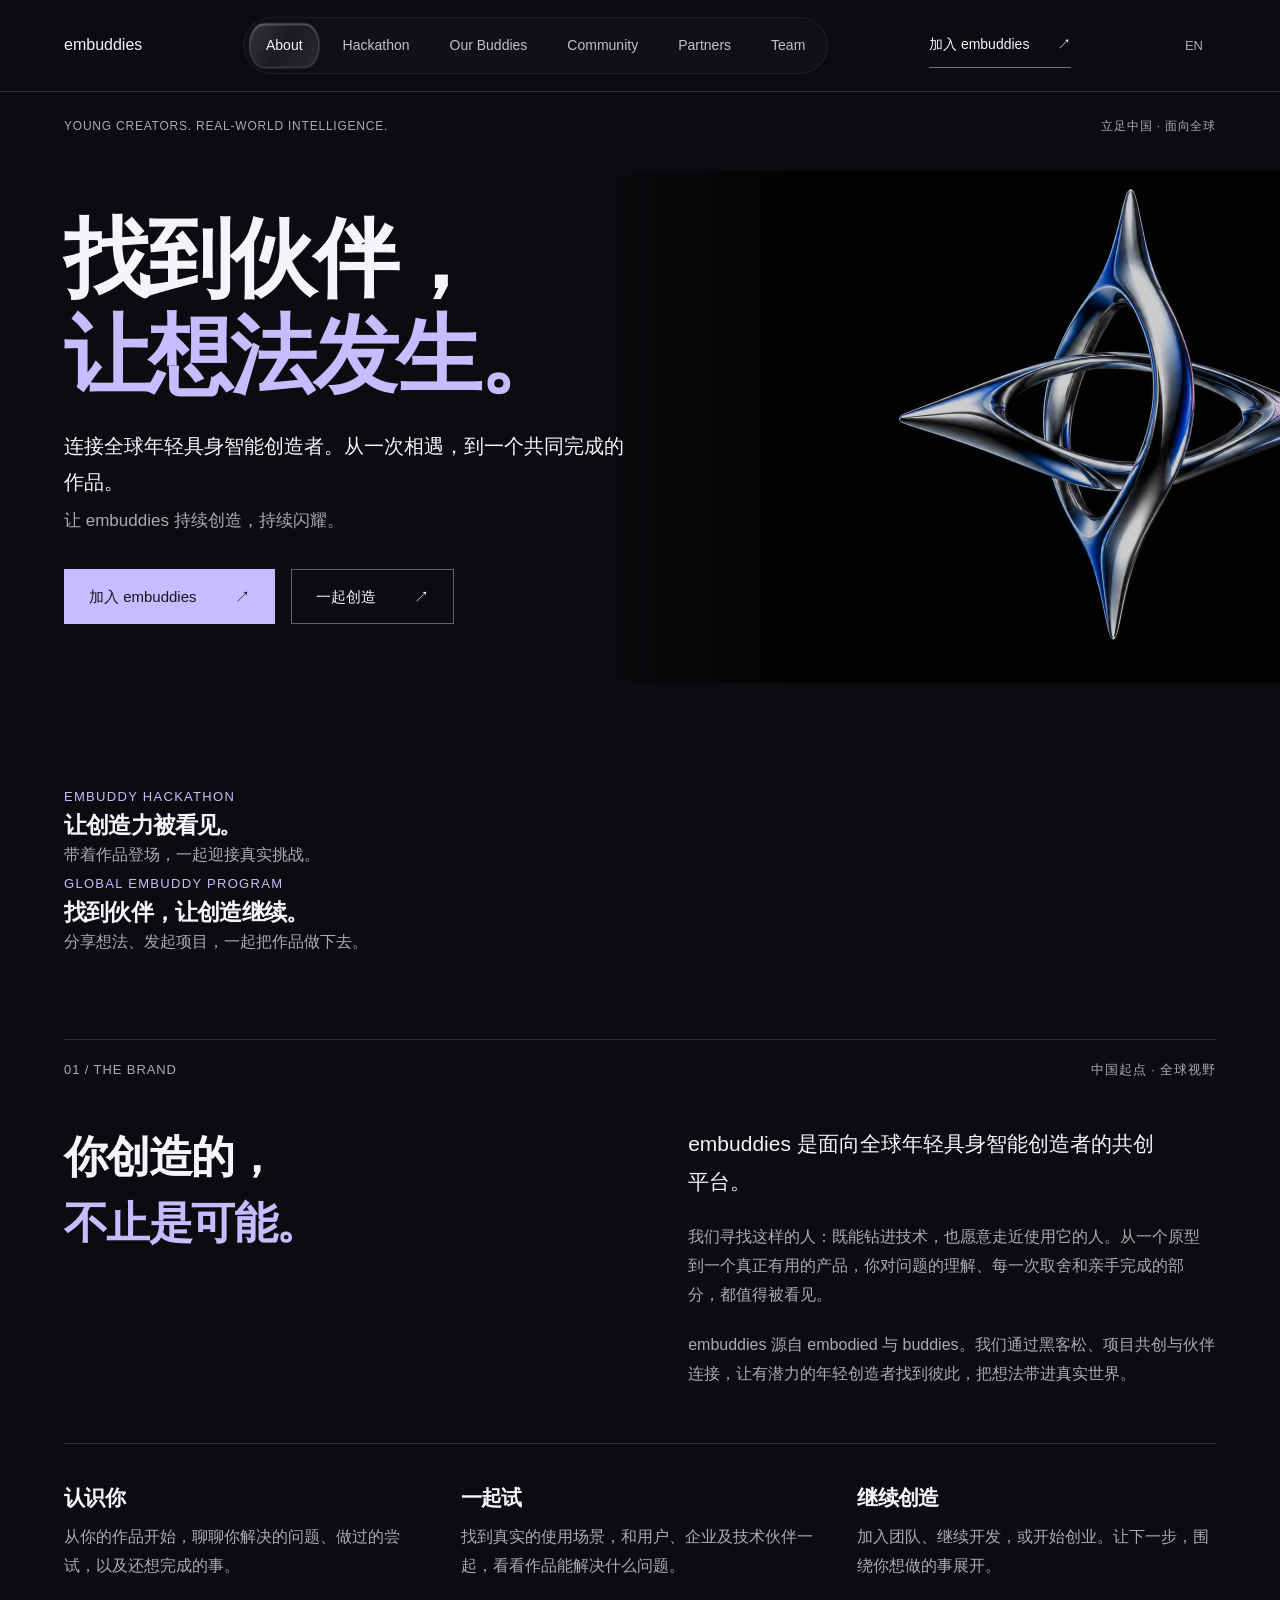
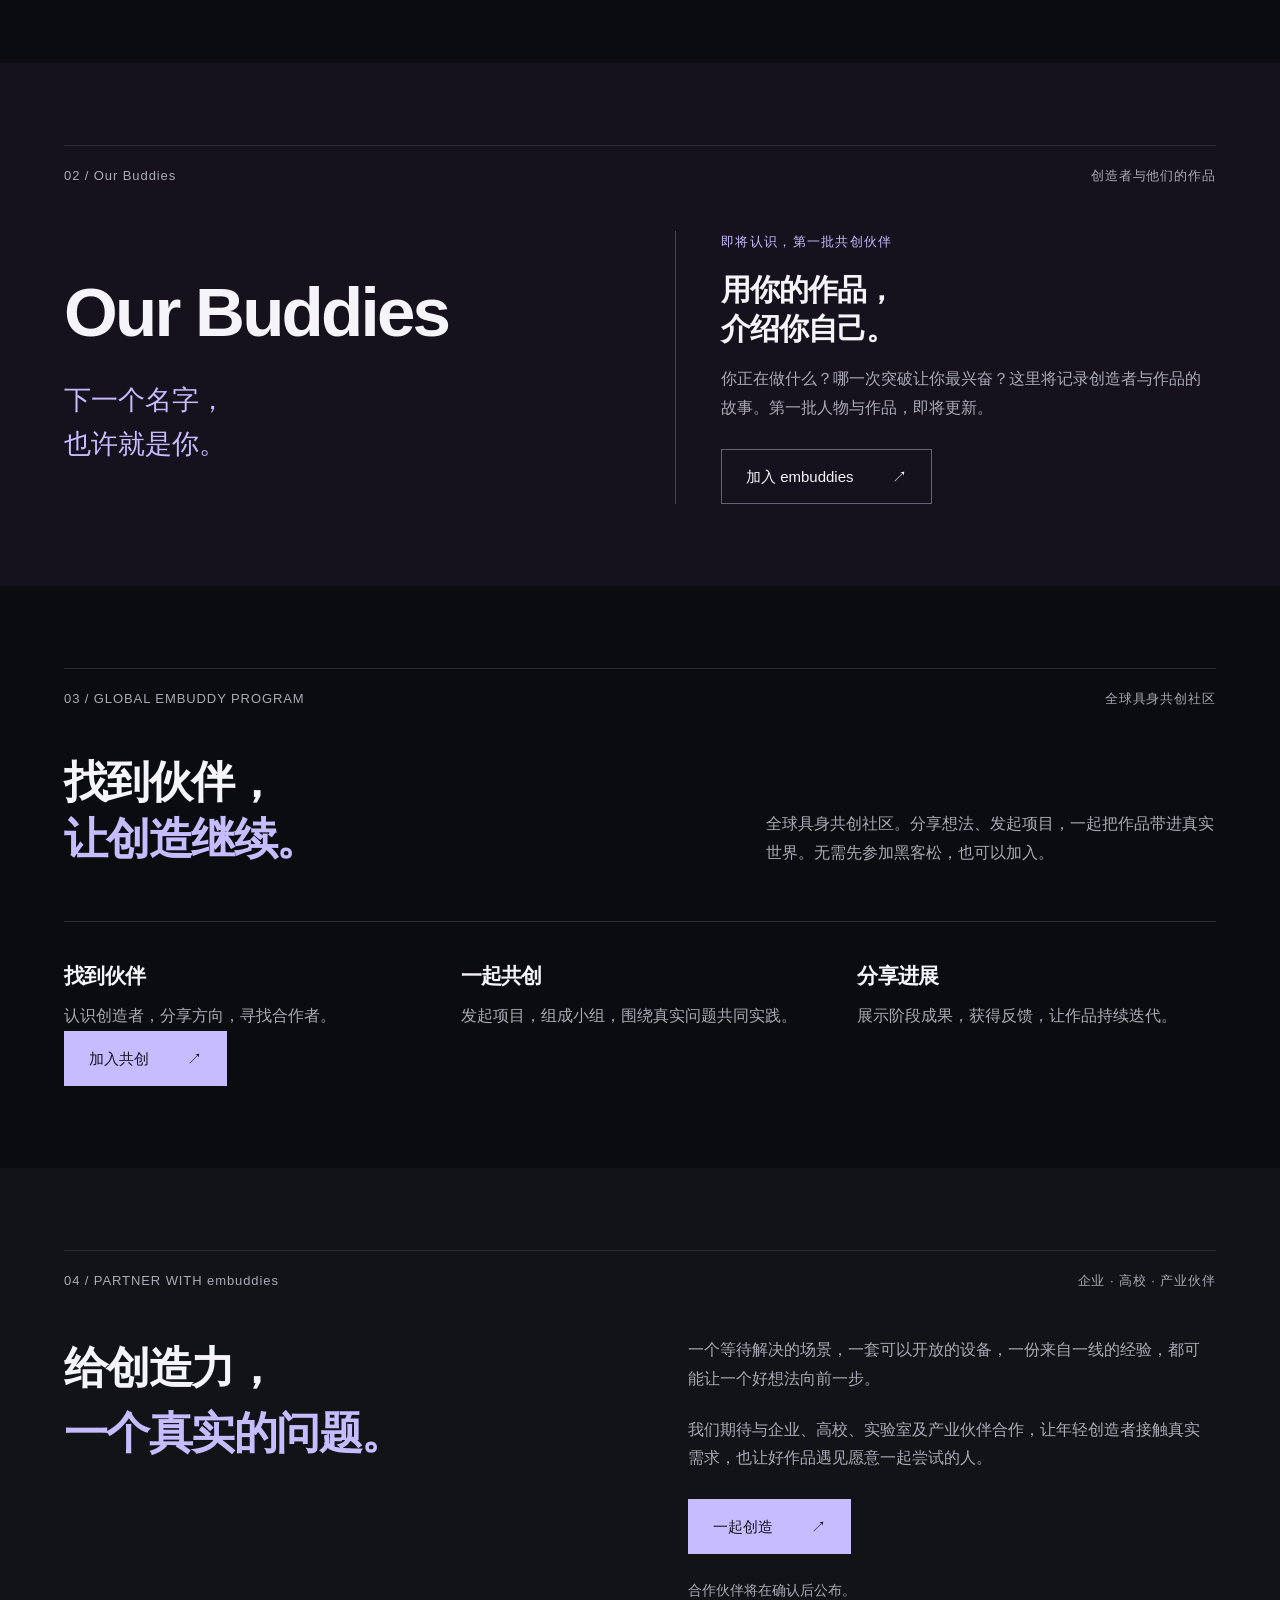
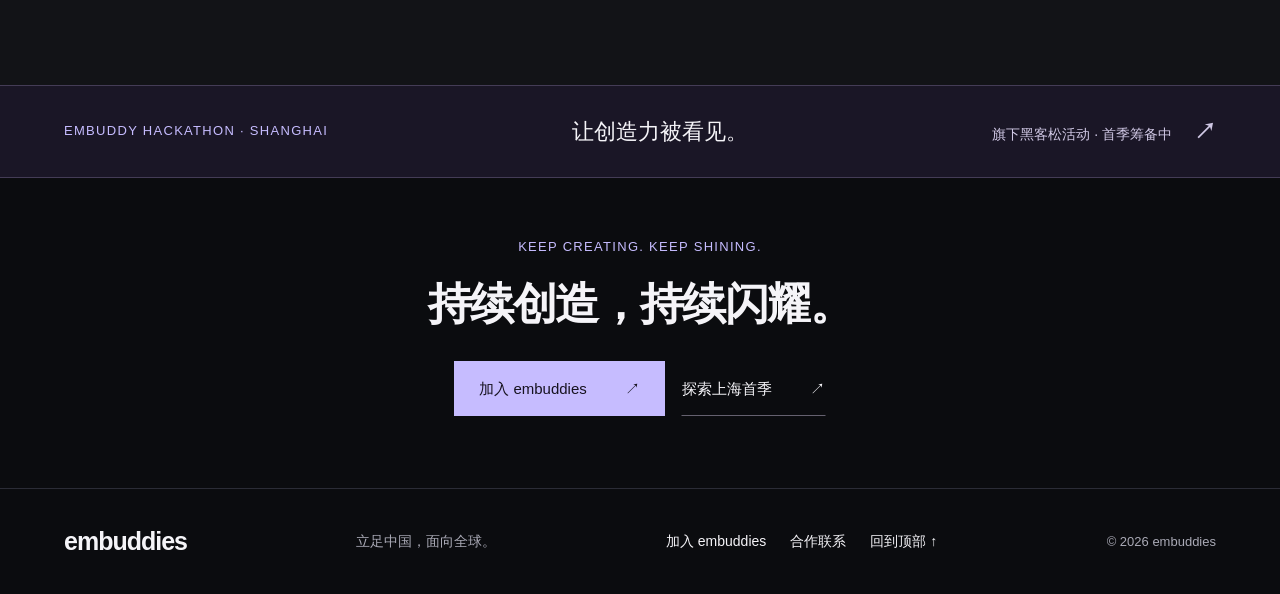
==== commit 175e8d62: "Sync latest Chinese website pages" ====
--- a/zh/index.html
+++ b/zh/index.html
@@ -1,8 +1,8 @@
-<!doctype html><html lang="zh-CN"><head><meta charset="utf-8"><meta name="viewport" content="width=device-width,initial-scale=1"><meta name="theme-color" content="#0b0c0f"><title>a'idol — 发现具身智能的下一颗明星</title><meta name="description" content="面向全球的年轻具身智能创造者创新平台。连接具身智能领域有潜力的年轻创造者，让好想法遇见真实世界。"><link rel="icon" href="data:image/svg+xml,%3Csvg xmlns='http://www.w3.org/2000/svg' viewBox='0 0 64 64'%3E%3Crect width='64' height='64' rx='12' fill='%23090a0c'/%3E%3Ctext x='12' y='47' font-size='45' font-family='Arial' fill='%23c2baff'%3EA%3C/text%3E%3C/svg%3E"><link rel="stylesheet" href="/style.css"><script defer src="/app.js"></script><link rel="alternate" hreflang="en" href="/index.html"><link rel="alternate" hreflang="zh-CN" href="/zh/index.html"></head><body id="top"><a class="skip" href="#main">跳至正文</a><header class="site-header"><a href="/zh/index.html" class="logo" aria-label="a'idol 首页"><span class="brand-image"><img src="/assets/aidol-rounded-logo.png" width="1536" height="1024" alt="a'idol"></span></a><a class="language-switch" href="/index.html" lang="en" hreflang="en" aria-label="Switch to English">EN</a><button class="menu-button" aria-controls="navigation" aria-expanded="false" aria-label="打开导航">菜单 <span aria-hidden="true">＋</span></button><nav id="navigation" aria-label="主导航"><a href="/zh/index.html#about" aria-current="page">About</a><a href="/zh/season-01.html">Hackathon</a><a href="/zh/index.html#idols">Our a'idol</a><a href="/zh/partner.html">Partners</a><a href="/zh/team.html">Team</a></nav><a class="header-action" href="/zh/join.html">成为 a'idol <span aria-hidden="true">↗</span></a></header><main id="main"><section class="hero wrap"><div class="hero-top"><span>YOUNG CREATORS. REAL-WORLD INTELLIGENCE.</span><span>立足中国 · 面向全球</span></div><div class="hero-art" aria-hidden="true"><img src="/assets/hero.png" width="1536" height="1024" alt="" fetchpriority="high"></div><div class="hero-copy"><h1>发现具身智能的<br><span>下一颗明星。</span></h1><p class="hero-position">连接具身智能领域有潜力的年轻创造者，让好想法遇见真实世界。</p><p class="hero-intro">让 a'idol 持续创造，持续闪耀。</p><div class="actions"><a class="button primary" href="/zh/join.html">成为 a'idol<span aria-hidden="true">↗</span></a><a class="button secondary" href="/zh/partner.html">一起创造<span aria-hidden="true">↗</span></a></div></div></section>
-<section class="section wrap" id="about"><div class="section-label"><span>01 / THE BRAND</span><span>中国起点 · 全球视野</span></div><div class="editorial-grid"><div><h2>你创造的，<br><span class="accent">不止是可能。</span></h2></div><div class="prose"><p class="lead">a'idol 是面向全球的年轻具身智能创造者创新平台。</p><p>我们寻找这样的人：既能钻进技术，也愿意走近使用它的人。从一个原型到一个真正有用的产品，你对问题的理解、每一次取舍和亲手完成的部分，都值得被看见。</p><p>我们希望把这些创造者，与企业场景、技术伙伴和支持他们的资源连接起来，一起找到作品走向真实应用的下一步。</p></div></div><div class="brand-pillars"><article><h3>认识你</h3><p>从你的作品开始，聊聊你解决的问题、做过的尝试，以及还想完成的事。</p></article><article><h3>一起试</h3><p>找到真实的使用场景，和用户、企业及技术伙伴一起，看看作品能解决什么问题。</p></article><article><h3>继续创造</h3><p>加入团队、继续开发，或开始创业。让下一步，围绕你想做的事展开。</p></article></div></section>
-<section class="section roster-section" id="idols"><div class="wrap"><div class="section-label"><span>02 / Our a'idol</span><span>创造者与他们的作品</span></div><div class="roster-layout"><div><h2 class="display-en">Our a'idol</h2><p class="roster-line">下一个名字，<br>也许就是你。</p></div><div class="roster-invitation"><p class="eyebrow">即将认识，第一批 a'idol</p><h3>用你的作品，<br>介绍你自己。</h3><p>你正在做什么？哪一次突破让你最兴奋？这里将记录创造者与作品的故事。第一批人物与作品，即将更新。</p><a class="button secondary" href="/zh/join.html">成为 a'idol<span aria-hidden="true">↗</span></a></div></div></div></section>
-<section class="section wrap" id="community"><div class="section-label"><span>03 / WHAT COMES NEXT</span><span>伙伴 · 作品 · 新的可能</span></div><div class="section-heading"><h2>接下来，<br><span class="accent">你想创造什么？</span></h2></div><div class="brand-pillars"><article><h3>找到一起做事的人</h3><p>认识正在解决真实问题的团队，寻找适合你的实习、工作与合作机会。</p></article><article><h3>让作品真正用起来</h3><p>寻找愿意试用的用户与企业，让原型在真实场景中继续迭代。</p></article><article><h3>把想法做成事业</h3><p>如果你想创业，我们希望帮你连接产业伙伴、导师与投资机构，从验证一个真实需求开始。</p></article></div></section>
-<section class="section partner-band" id="partners"><div class="wrap"><div class="section-label"><span>04 / PARTNER WITH a'idol</span><span>企业 · 高校 · 产业伙伴</span></div><div class="editorial-grid"><div><h2>给创造力，<br><span class="accent">一个真实的问题。</span></h2></div><div class="prose"><p>一个等待解决的场景，一套可以开放的设备，一份来自一线的经验，都可能让一个好想法向前一步。</p><p>我们期待与企业、高校、实验室及产业伙伴合作，让年轻创造者接触真实需求，也让好作品遇见愿意一起尝试的人。</p><a class="button primary" href="/zh/partner.html">一起创造<span aria-hidden="true">↗</span></a><p class="fine-print">合作伙伴将在确认后公布。</p></div></div></div></section>
-<a class="season-banner wrap" href="/zh/season-01.html"><span class="eyebrow">a'idol HACKATHON · SHANGHAI</span><strong>送你的 a'idol 出道。</strong><span>旗下黑客松活动 · 首季筹备中 <b aria-hidden="true">↗</b></span></a>
+<!doctype html><html lang="zh-CN"><head><meta charset="utf-8"><meta name="viewport" content="width=device-width,initial-scale=1"><meta name="theme-color" content="#0b0c0f"><title>embuddies — 找到伙伴，让想法发生</title><meta name="description" content="面向全球年轻具身智能创造者的共创平台。连接全球年轻具身智能创造者。从一次相遇，到一个共同完成的作品。"><link rel="icon" type="image/svg+xml" href="data:image/svg+xml,%3Csvg xmlns='http://www.w3.org/2000/svg' viewBox='0 0 64 64'%3E%3Crect width='64' height='64' rx='16' fill='%230b0c0f'/%3E%3Ctext x='14' y='47' font-size='48' font-family='Arial' font-weight='bold' fill='%23c6bcff'%3Ee%3C/text%3E%3C/svg%3E"><link rel="stylesheet" href="/style.css"><script defer src="/app.js"></script><link rel="alternate" hreflang="en" href="/index.html"><link rel="alternate" hreflang="zh-CN" href="/zh/index.html"></head><body id="top"><a class="skip" href="#main">跳至正文</a><header class="site-header"><a href="/zh/index.html" class="logo" aria-label="embuddies 首页"><span class="embuddies-wordmark">embuddies</span></a><a class="language-switch" href="/index.html" lang="en" hreflang="en" aria-label="Switch to English">EN</a><button class="menu-button" aria-controls="navigation" aria-expanded="false" aria-label="打开导航">菜单 <span aria-hidden="true">＋</span></button><nav id="navigation" aria-label="主导航"><a href="/zh/index.html#about" aria-current="page">About</a><a href="/zh/season-01.html">Hackathon</a><a href="/zh/index.html#idols">Our Buddies</a><a href="/zh/index.html#community">Community</a><a href="/zh/partner.html">Partners</a><a href="/zh/team.html">Team</a></nav><a class="header-action" href="/zh/join.html">加入 embuddies <span aria-hidden="true">↗</span></a></header><main id="main"><section class="hero wrap"><div class="hero-top"><span>YOUNG CREATORS. REAL-WORLD INTELLIGENCE.</span><span>立足中国 · 面向全球</span></div><div class="hero-art" aria-hidden="true"><img src="/assets/hero.png" width="1536" height="1024" alt="" fetchpriority="high"></div><div class="hero-copy"><h1>找到伙伴，<br><span>让想法发生。</span></h1><p class="hero-position">连接全球年轻具身智能创造者。从一次相遇，到一个共同完成的作品。</p><p class="hero-intro">让 embuddies 持续创造，持续闪耀。</p><div class="actions"><a class="button primary" href="/zh/join.html">加入 embuddies<span aria-hidden="true">↗</span></a><a class="button secondary" href="/zh/partner.html">一起创造<span aria-hidden="true">↗</span></a></div></div></section>
+<div class="program-links wrap"><a href="/zh/season-01.html"><span class="eyebrow">EMBUDDY HACKATHON</span><h3>让创造力被看见。</h3><p>带着作品登场，一起迎接真实挑战。</p></a><a href="#community"><span class="eyebrow">GLOBAL EMBUDDY PROGRAM</span><h3>找到伙伴，让创造继续。</h3><p>分享想法、发起项目，一起把作品做下去。</p></a></div><section class="section wrap" id="about"><div class="section-label"><span>01 / THE BRAND</span><span>中国起点 · 全球视野</span></div><div class="editorial-grid"><div><h2>你创造的，<br><span class="accent">不止是可能。</span></h2></div><div class="prose"><p class="lead">embuddies 是面向全球年轻具身智能创造者的共创平台。</p><p>我们寻找这样的人：既能钻进技术，也愿意走近使用它的人。从一个原型到一个真正有用的产品，你对问题的理解、每一次取舍和亲手完成的部分，都值得被看见。</p><p>embuddies 源自 embodied 与 buddies。我们通过黑客松、项目共创与伙伴连接，让有潜力的年轻创造者找到彼此，把想法带进真实世界。</p></div></div><div class="brand-pillars"><article><h3>认识你</h3><p>从你的作品开始，聊聊你解决的问题、做过的尝试，以及还想完成的事。</p></article><article><h3>一起试</h3><p>找到真实的使用场景，和用户、企业及技术伙伴一起，看看作品能解决什么问题。</p></article><article><h3>继续创造</h3><p>加入团队、继续开发，或开始创业。让下一步，围绕你想做的事展开。</p></article></div></section>
+<section class="section roster-section" id="idols"><div class="wrap"><div class="section-label"><span>02 / Our Buddies</span><span>创造者与他们的作品</span></div><div class="roster-layout"><div><h2 class="display-en">Our Buddies</h2><p class="roster-line">下一个名字，<br>也许就是你。</p></div><div class="roster-invitation"><p class="eyebrow">即将认识，第一批共创伙伴</p><h3>用你的作品，<br>介绍你自己。</h3><p>你正在做什么？哪一次突破让你最兴奋？这里将记录创造者与作品的故事。第一批人物与作品，即将更新。</p><a class="button secondary" href="/zh/join.html">加入 embuddies<span aria-hidden="true">↗</span></a></div></div></div></section>
+<section class="section wrap" id="community"><div class="section-label"><span>03 / GLOBAL EMBUDDY PROGRAM</span><span>全球具身共创社区</span></div><div class="section-heading"><h2>找到伙伴，<br><span class="accent">让创造继续。</span></h2><p>全球具身共创社区。分享想法、发起项目，一起把作品带进真实世界。无需先参加黑客松，也可以加入。</p></div><div class="brand-pillars"><article><h3>找到伙伴</h3><p>认识创造者，分享方向，寻找合作者。</p></article><article><h3>一起共创</h3><p>发起项目，组成小组，围绕真实问题共同实践。</p></article><article><h3>分享进展</h3><p>展示阶段成果，获得反馈，让作品持续迭代。</p></article></div><div class="actions program-actions"><a class="button primary" href="/zh/join.html">加入共创<span aria-hidden="true">↗</span></a></div></section>
+<section class="section partner-band" id="partners"><div class="wrap"><div class="section-label"><span>04 / PARTNER WITH embuddies</span><span>企业 · 高校 · 产业伙伴</span></div><div class="editorial-grid"><div><h2>给创造力，<br><span class="accent">一个真实的问题。</span></h2></div><div class="prose"><p>一个等待解决的场景，一套可以开放的设备，一份来自一线的经验，都可能让一个好想法向前一步。</p><p>我们期待与企业、高校、实验室及产业伙伴合作，让年轻创造者接触真实需求，也让好作品遇见愿意一起尝试的人。</p><a class="button primary" href="/zh/partner.html">一起创造<span aria-hidden="true">↗</span></a><p class="fine-print">合作伙伴将在确认后公布。</p></div></div></div></section>
+<a class="season-banner wrap" href="/zh/season-01.html"><span class="eyebrow">EMBUDDY HACKATHON · SHANGHAI</span><strong>让创造力被看见。</strong><span>旗下黑客松活动 · 首季筹备中 <b aria-hidden="true">↗</b></span></a>
 
-<section class="closing wrap"><p class="eyebrow">KEEP CREATING. KEEP SHINING.</p><h2>持续创造，持续闪耀。</h2><div class="actions"><a class="button primary" href="/zh/join.html">成为 a'idol<span aria-hidden="true">↗</span></a><a class="button text-button" href="/zh/season-01.html">探索上海首季<span aria-hidden="true">↗</span></a></div></section></main><footer class="site-footer"><a href="/zh/index.html" class="footer-name"><span class="brand-image"><img src="/assets/aidol-rounded-logo.png" width="1536" height="1024" alt="a'idol"></span></a><p>立足中国，面向全球。</p><div><a href="/zh/join.html">成为 a'idol</a><a href="/zh/partner.html">合作联系</a><a href="#top">回到顶部 ↑</a></div><small>© 2026 a'idol</small></footer></body></html>+<section class="closing wrap"><p class="eyebrow">KEEP CREATING. KEEP SHINING.</p><h2>持续创造，持续闪耀。</h2><div class="actions"><a class="button primary" href="/zh/join.html">加入 embuddies<span aria-hidden="true">↗</span></a><a class="button text-button" href="/zh/season-01.html">探索上海首季<span aria-hidden="true">↗</span></a></div></section></main><footer class="site-footer"><a href="/zh/index.html" class="footer-name"><span class="embuddies-wordmark">embuddies</span></a><p>立足中国，面向全球。</p><div><a href="/zh/join.html">加入 embuddies</a><a href="/zh/partner.html">合作联系</a><a href="#top">回到顶部 ↑</a></div><small>© 2026 embuddies</small></footer></body></html>
